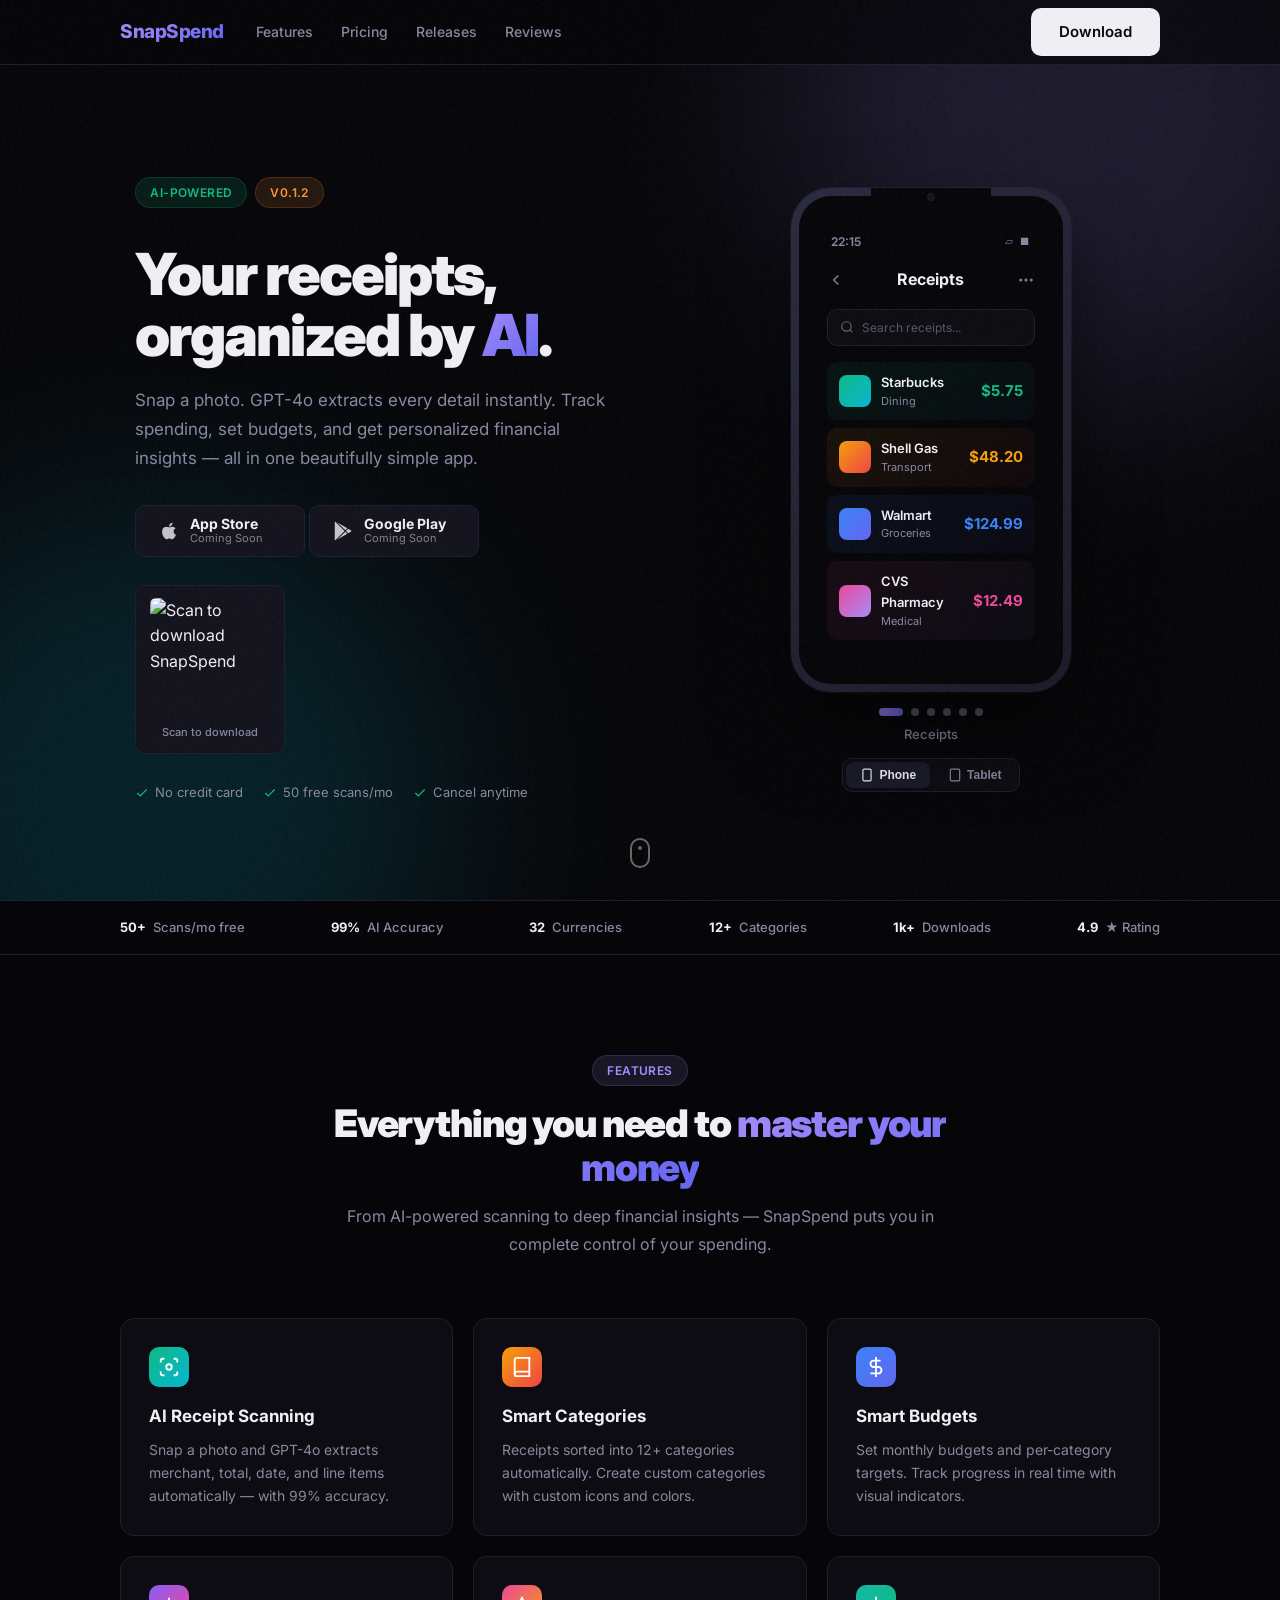
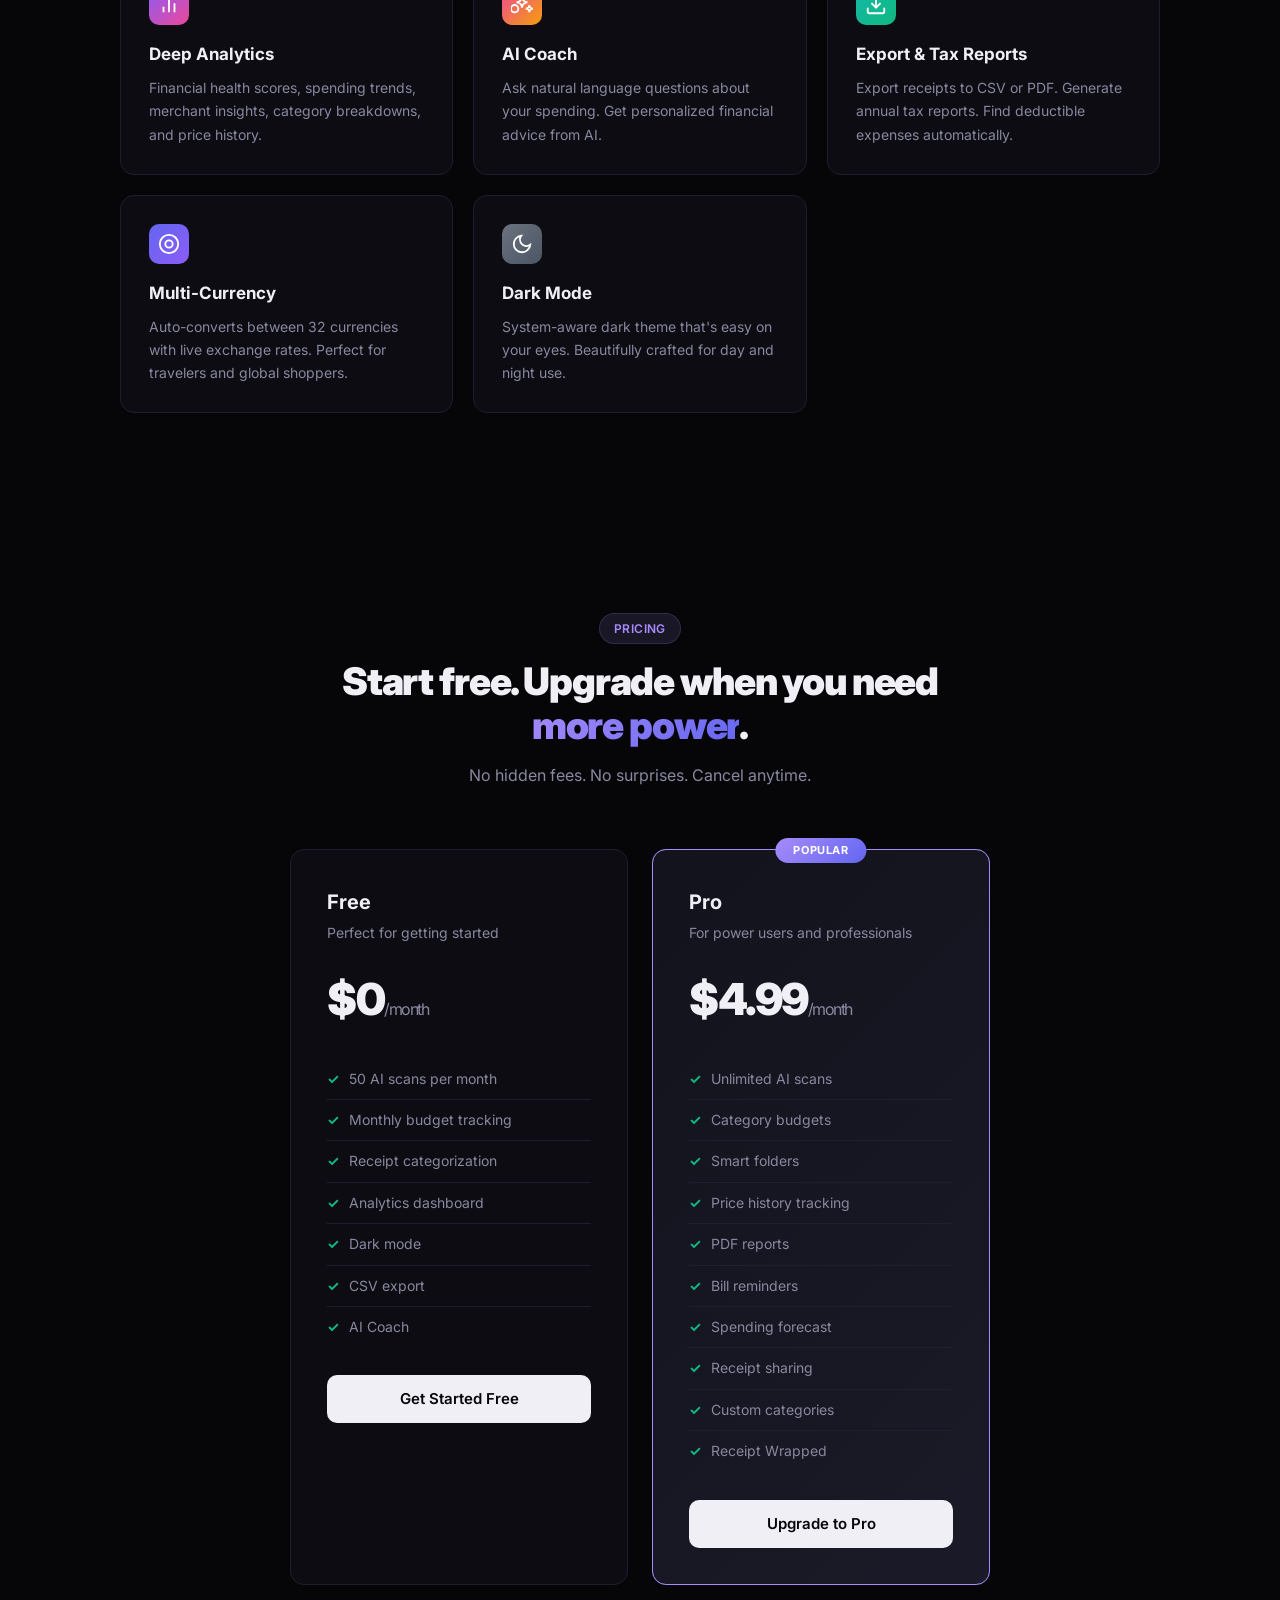
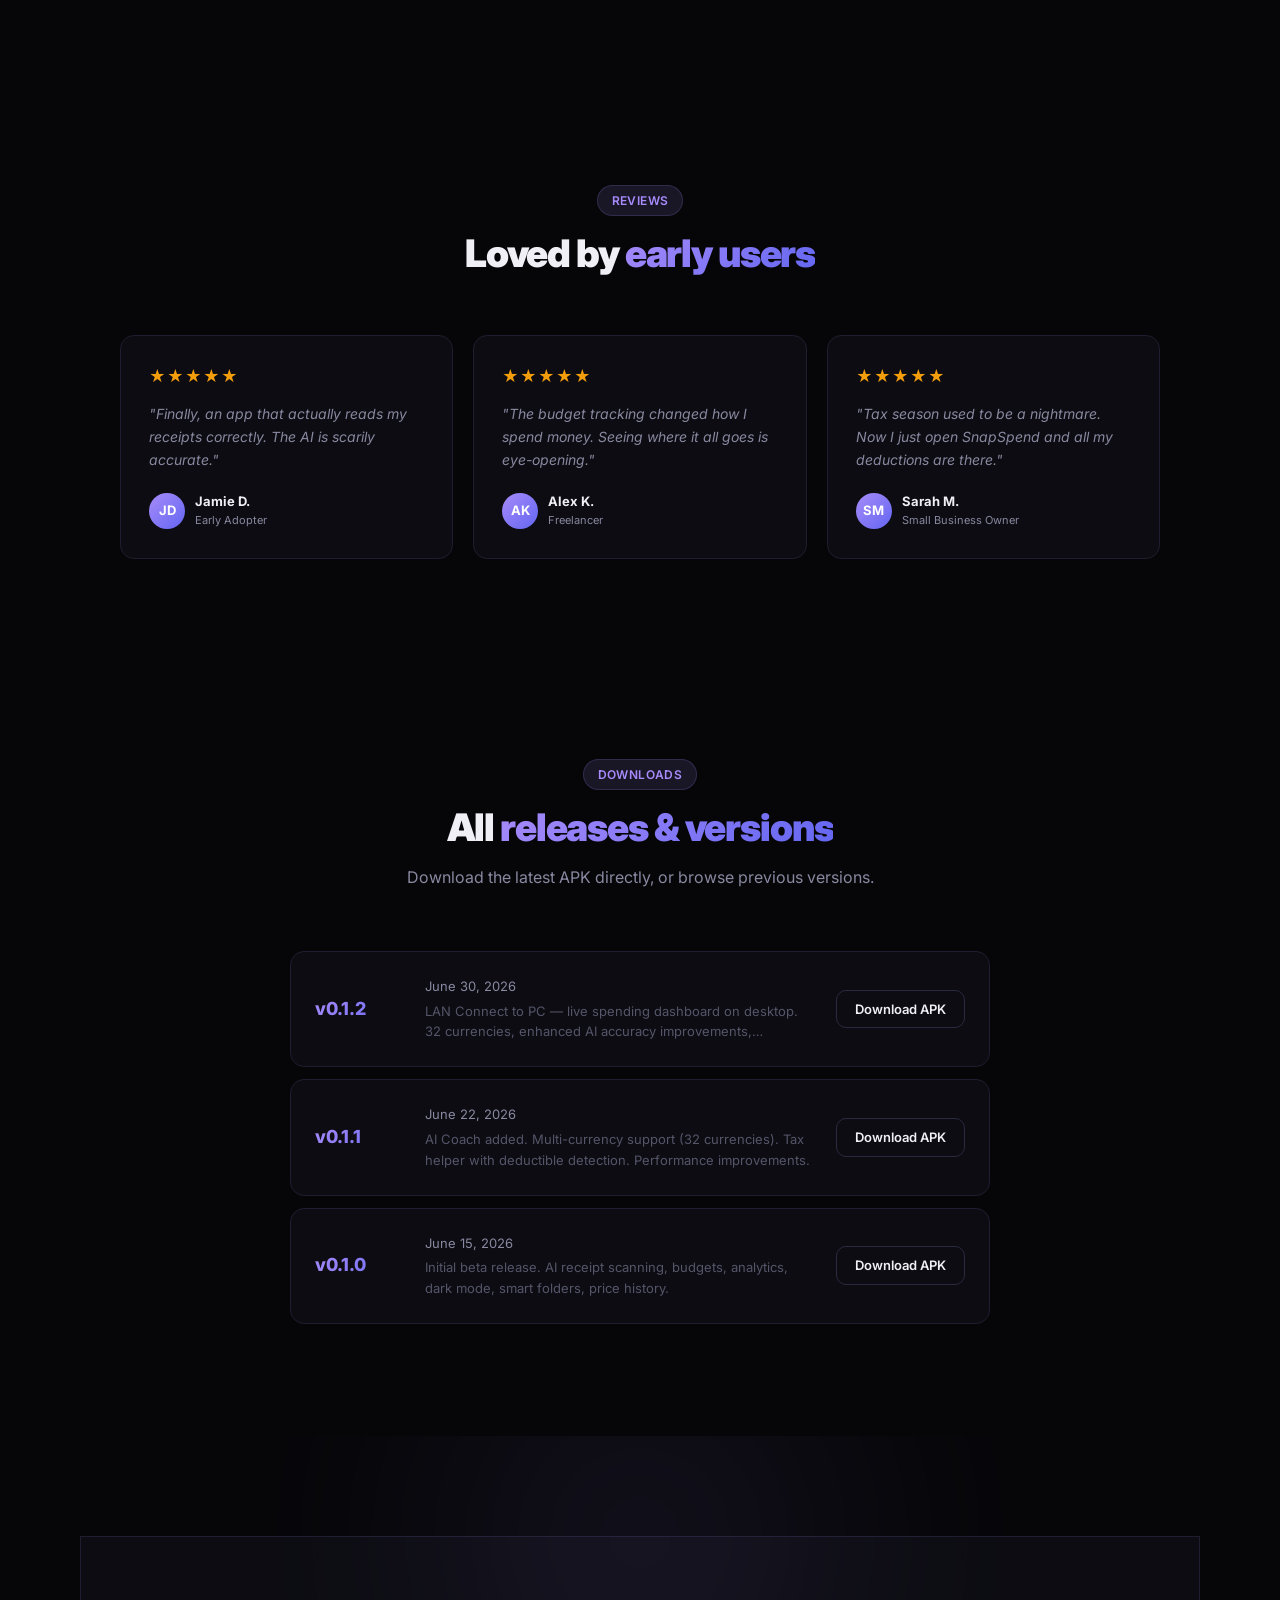
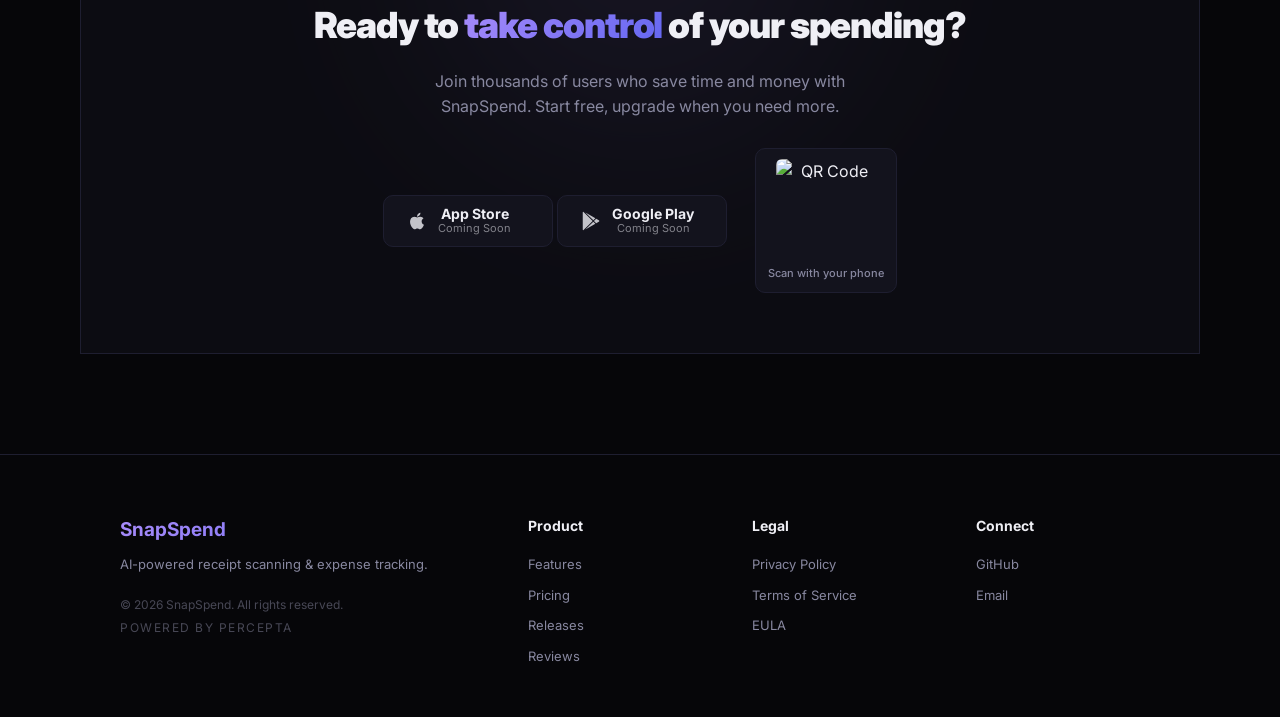
==== index.html @ 5acdd9e2 "Initial commit — SnapSpend landing page" ====
<!DOCTYPE html>
<html lang="en">
<head>
  <meta charset="UTF-8" />
  <meta name="viewport" content="width=device-width, initial-scale=1.0" />
  <title>SnapSpend — AI Receipt Scanner & Expense Tracker</title>
  <meta name="description" content="Snap a photo, AI extracts every detail. Track spending, set budgets, unlock financial insights." />
  <link rel="icon" type="image/png" href="assets/icon.png" />
  <link rel="preconnect" href="https://fonts.googleapis.com" />
  <link href="https://fonts.googleapis.com/css2?family=Inter:wght@400;500;600;700;800;900&display=swap" rel="stylesheet" />
  <link rel="stylesheet" href="css/style.css" />
</head>
<body>

  <!-- Navigation -->
  <nav class="nav" id="nav">
    <div class="container nav-inner">
      <a href="#" class="logo">SnapSpend</a>
      <div class="nav-links">
        <a href="#features">Features</a>
        <a href="#pricing">Pricing</a>
        <a href="#releases">Releases</a>
        <a href="#reviews">Reviews</a>
      </div>
      <a href="#download" class="btn btn-primary nav-cta">Download</a>
      <button class="menu-toggle" aria-label="Menu">
        <span></span><span></span><span></span>
      </button>
    </div>
  </nav>

  <!-- Hero -->
  <section class="hero" id="hero">
    <div class="hero-bg">
      <div class="hero-glow glow-1"></div>
      <div class="hero-glow glow-2"></div>
    </div>
    <div class="container hero-inner">
      <div class="hero-content" data-reveal>
        <div class="badge-group">
          <span class="badge badge-ai">AI-Powered</span>
          <span class="badge badge-new" id="version-badge">v0.1.1</span>
        </div>
        <h1>Your receipts, <br/>organized by <span class="gradient-text">AI</span>.</h1>
        <p class="hero-subtitle">Snap a photo. GPT-4o extracts every detail instantly. Track spending, set budgets, and get personalized financial insights — all in one beautifully simple app.</p>
        <div class="hero-actions">
          <div class="hero-buttons">
            <a href="https://apps.apple.com/app/snapspend/id0000000000" target="_blank" rel="noopener" class="store-btn">
              <svg width="22" height="22" viewBox="0 0 24 24" fill="currentColor"><path d="M17.05 20.28c-.98.95-2.05.8-3.08.35-1.09-.46-2.09-.48-3.24 0-1.44.62-2.2.44-3.06-.35C2.79 15.25 3.51 7.59 9.05 7.31c1.35.07 2.29.74 3.08.8 1.18-.24 2.31-.93 3.57-.84 1.51.12 2.65.72 3.4 1.8-3.12 1.87-2.38 5.98.48 7.13-.57 1.5-1.31 2.99-2.54 4.09zM12.03 7.25c-.15-2.23 1.66-4.07 3.74-4.25.29 2.58-2.34 4.5-3.74 4.25z"/></svg>
              <span><strong>App Store</strong><small>Coming Soon</small></span>
            </a>
            <a href="https://play.google.com/store/apps/details?id=com.snapspend.app" target="_blank" rel="noopener" class="store-btn">
              <svg width="22" height="22" viewBox="0 0 24 24" fill="currentColor"><path d="M3.609 1.814L13.792 12 3.61 22.186a.996.996 0 0 1-.61-.92V2.734a1 1 0 0 1 .609-.92zm10.89 10.893l2.302 2.302-10.937 6.333 8.635-8.635zm3.199-3.199l2.807 1.626a1 1 0 0 1 0 1.732l-2.807 1.626L15.206 12l2.492-2.492zM5.864 2.658L16.8 8.99l-2.302 2.302-8.634-8.634z"/></svg>
              <span><strong>Google Play</strong><small>Coming Soon</small></span>
            </a>
          </div>
          <div class="hero-qr">
            <img src="https://api.qrserver.com/v1/create-qr-code/?size=120x120&data=https://snapspend.app&bgcolor=0a0a0a&color=f5f5f5" alt="Scan to download SnapSpend" width="120" height="120" />
            <span>Scan to download</span>
          </div>
        </div>
        <div class="hero-trust">
          <span class="trust-item"><svg width="16" height="16" viewBox="0 0 24 24" fill="none" stroke="currentColor" stroke-width="2"><polyline points="20 6 9 17 4 12"/></svg> No credit card</span>
          <span class="trust-item"><svg width="16" height="16" viewBox="0 0 24 24" fill="none" stroke="currentColor" stroke-width="2"><polyline points="20 6 9 17 4 12"/></svg> 50 free scans/mo</span>
          <span class="trust-item"><svg width="16" height="16" viewBox="0 0 24 24" fill="none" stroke="currentColor" stroke-width="2"><polyline points="20 6 9 17 4 12"/></svg> Cancel anytime</span>
        </div>
      </div>
      <div class="hero-visual" data-reveal>
        <div class="phone-frame">
          <div class="phone-notch"></div>
          <div class="phone-screen" id="phone-screen">

            <!-- Screen 1: Receipts -->
            <div class="mock-screen active" data-screen="0">
              <div class="mock-status"><span class="mock-clock">9:41</span><div class="mock-icons">&#9649; &#9632;</div></div>
              <div class="mock-header">
                <svg width="20" height="20" viewBox="0 0 24 24" fill="none" stroke="#fff" stroke-width="2"><polyline points="15 18 9 12 15 6"/></svg>
                <span>Receipts</span>
                <svg width="20" height="20" viewBox="0 0 24 24" fill="none" stroke="#fff" stroke-width="2"><circle cx="12" cy="12" r="1"/><circle cx="19" cy="12" r="1"/><circle cx="5" cy="12" r="1"/></svg>
              </div>
              <div class="mock-search"><svg width="14" height="14" viewBox="0 0 24 24" fill="none" stroke="#666" stroke-width="2"><circle cx="11" cy="11" r="8"/><line x1="21" y1="21" x2="16.65" y2="16.65"/></svg><span>Search receipts...</span></div>
              <div class="mock-card mc-1"><div class="mc-icon mc-s"></div><div class="mc-body"><div class="mc-merchant">Starbucks</div><div class="mc-category">Dining</div></div><div class="mc-amount">$5.75</div></div>
              <div class="mock-card mc-2"><div class="mc-icon mc-r"></div><div class="mc-body"><div class="mc-merchant">Shell Gas</div><div class="mc-category">Transport</div></div><div class="mc-amount">$48.20</div></div>
              <div class="mock-card mc-3"><div class="mc-icon mc-c"></div><div class="mc-body"><div class="mc-merchant">Walmart</div><div class="mc-category">Groceries</div></div><div class="mc-amount">$124.99</div></div>
              <div class="mock-card mc-4"><div class="mc-icon mc-p"></div><div class="mc-body"><div class="mc-merchant">CVS Pharmacy</div><div class="mc-category">Medical</div></div><div class="mc-amount">$12.49</div></div>
            </div>

            <!-- Screen 2: Analytics -->
            <div class="mock-screen" data-screen="1">
              <div class="mock-status"><span class="mock-clock">9:41</span><div class="mock-icons">&#9649; &#9632;</div></div>
              <div class="mock-header"><svg width="20" height="20" viewBox="0 0 24 24" fill="none" stroke="#fff" stroke-width="2"><polyline points="15 18 9 12 15 6"/></svg><span>Analytics</span><svg width="20" height="20" viewBox="0 0 24 24" fill="none" stroke="#fff" stroke-width="2"><circle cx="12" cy="12" r="1"/><circle cx="19" cy="12" r="1"/><circle cx="5" cy="12" r="1"/></svg></div>
              <div class="m-analytics">
                <div class="m-ana-header"><span class="m-ana-label">Total Spent</span><span class="m-ana-total">$2,847.53</span></div>
                <div class="m-ana-sub">This month &middot; 23 receipts</div>
                <div class="m-ana-chart">
                  <div class="m-bar"><div class="m-bar-fill" style="height:75%"></div><span>Jan</span></div>
                  <div class="m-bar"><div class="m-bar-fill" style="height:55%"></div><span>Feb</span></div>
                  <div class="m-bar"><div class="m-bar-fill" style="height:90%"></div><span>Mar</span></div>
                  <div class="m-bar"><div class="m-bar-fill" style="height:65%"></div><span>Apr</span></div>
                  <div class="m-bar"><div class="m-bar-fill" style="height:80%"></div><span>May</span></div>
                </div>
                <div class="m-ana-breakdown">
                  <div class="m-break-item"><span class="m-break-dot" style="background:#10b981"></span>Food <small>$892</small></div>
                  <div class="m-break-item"><span class="m-break-dot" style="background:#3b82f6"></span>Transport <small>$645</small></div>
                  <div class="m-break-item"><span class="m-break-dot" style="background:#f59e0b"></span>Shopping <small>$521</small></div>
                  <div class="m-break-item"><span class="m-break-dot" style="background:#a78bfa"></span>Other <small>$789</small></div>
                </div>
                <div class="m-ana-score">
                  <div class="m-score-ring"><svg viewBox="0 0 36 36"><path d="M18 2.0845 a 15.9155 15.9155 0 0 1 0 31.831 a 15.9155 15.9155 0 0 1 0 -31.831" fill="none" stroke="#222" stroke-width="3"/><path d="M18 2.0845 a 15.9155 15.9155 0 0 1 0 31.831 a 15.9155 15.9155 0 0 1 0 -31.831" fill="none" stroke="#10b981" stroke-width="3" stroke-dasharray="74, 100"/></svg><span class="m-score-text">74</span></div>
                  <div><strong>Health Score</strong><small>Good</small></div>
                </div>
              </div>
            </div>

            <!-- Screen 3: AI Coach -->
            <div class="mock-screen" data-screen="2">
              <div class="mock-status"><span class="mock-clock">9:41</span><div class="mock-icons">&#9649; &#9632;</div></div>
              <div class="mock-header"><svg width="20" height="20" viewBox="0 0 24 24" fill="none" stroke="#fff" stroke-width="2"><polyline points="15 18 9 12 15 6"/></svg><span>AI Coach</span><svg width="20" height="20" viewBox="0 0 24 24" fill="none" stroke="#fff" stroke-width="2"><path d="M12 3a6 6 0 006 6 6 6 0 00-6 6 6 6 0 00-6-6 6 6 0 006-6z"/></svg></div>
              <div class="m-chat">
                <div class="m-msg m-msg-ai">
                  <div class="m-msg-avatar">AI</div>
                  <div><div class="m-msg-bubble">Hi! I'm your financial coach. Ask me anything about your spending.</div></div>
                </div>
                <div class="m-msg m-msg-user">
                  <div><div class="m-msg-bubble">Where can I save money this month?</div></div>
                  <div class="m-msg-avatar u">U</div>
                </div>
                <div class="m-msg m-msg-ai">
                  <div class="m-msg-avatar">AI</div>
                  <div><div class="m-msg-bubble">You spent $892 on dining out — 32% more than last month. Cutting 2 meals out per week could save ~$180.</div></div>
                </div>
                <div class="m-chat-suggestions">
                  <span>Compare to last month</span><span>Top spending categories</span>
                </div>
              </div>
            </div>

            <!-- Screen 4: Budgets -->
            <div class="mock-screen" data-screen="3">
              <div class="mock-status"><span class="mock-clock">9:41</span><div class="mock-icons">&#9649; &#9632;</div></div>
              <div class="mock-header"><svg width="20" height="20" viewBox="0 0 24 24" fill="none" stroke="#fff" stroke-width="2"><polyline points="15 18 9 12 15 6"/></svg><span>Budgets</span><svg width="20" height="20" viewBox="0 0 24 24" fill="none" stroke="#fff" stroke-width="2"><line x1="12" y1="1" x2="12" y2="23"/><path d="M17 5H9.5a3.5 3.5 0 000 7h5a3.5 3.5 0 010 7H6"/></svg></div>
              <div class="m-budgets">
                <div class="m-budget-card">
                  <div class="m-budget-header"><span>Monthly Budget</span><strong>$2,000</strong></div>
                  <div class="m-budget-bar"><div class="m-budget-fill" style="width:74%"></div></div>
                  <div class="m-budget-footer"><span>Spent $1,486</span><span>Remaining $514</span></div>
                </div>
                <div class="m-budget-card small">
                  <div class="m-budget-header"><span>Food</span><strong>$600</strong></div>
                  <div class="m-budget-bar"><div class="m-budget-fill" style="width:62%;background:#10b981"></div></div>
                  <div class="m-budget-footer"><span>$372 of $600</span></div>
                </div>
                <div class="m-budget-card small">
                  <div class="m-budget-header"><span>Transport</span><strong>$300</strong></div>
                  <div class="m-budget-bar"><div class="m-budget-fill" style="width:48%;background:#3b82f6"></div></div>
                  <div class="m-budget-footer"><span>$145 of $300</span></div>
                </div>
                <div class="m-budget-card small">
                  <div class="m-budget-header"><span>Shopping</span><strong>$400</strong></div>
                  <div class="m-budget-bar"><div class="m-budget-fill" style="width:88%;background:#f59e0b"></div></div>
                  <div class="m-budget-footer"><span>$352 of $400</span></div>
                </div>
              </div>
            </div>

            <!-- Screen 5: Tax Helper -->
            <div class="mock-screen" data-screen="4">
              <div class="mock-status"><span class="mock-clock">9:41</span><div class="mock-icons">&#9649; &#9632;</div></div>
              <div class="mock-header"><svg width="20" height="20" viewBox="0 0 24 24" fill="none" stroke="#fff" stroke-width="2"><polyline points="15 18 9 12 15 6"/></svg><span>Tax Helper</span><svg width="20" height="20" viewBox="0 0 24 24" fill="none" stroke="#fff" stroke-width="2"><path d="M21 15v4a2 2 0 01-2 2H5a2 2 0 01-2-2v-4"/><polyline points="7 10 12 15 17 10"/></svg></div>
              <div class="m-tax">
                <div class="m-tax-header">2025 Tax Year</div>
                <div class="m-tax-card">
                  <div class="m-tax-total">$3,240</div>
                  <div class="m-tax-sub">Total Deductible Expenses</div>
                </div>
                <div class="m-tax-items">
                  <div class="m-tax-item"><div class="m-tax-item-dot" style="background:#10b981"></div><span>Medical</span><strong>$1,240</strong></div>
                  <div class="m-tax-item"><div class="m-tax-item-dot" style="background:#3b82f6"></div><span>Education</span><strong>$850</strong></div>
                  <div class="m-tax-item"><div class="m-tax-item-dot" style="background:#f59e0b"></div><span>Charity</span><strong>$400</strong></div>
                  <div class="m-tax-item"><div class="m-tax-item-dot" style="background:#a78bfa"></div><span>Business</span><strong>$750</strong></div>
                </div>
                <div class="m-tax-btn">Export Report</div>
              </div>
            </div>

            <!-- Screen 6: Receipt Detail -->
            <div class="mock-screen" data-screen="5">
              <div class="mock-status"><span class="mock-clock">9:41</span><div class="mock-icons">&#9649; &#9632;</div></div>
              <div class="mock-header"><svg width="20" height="20" viewBox="0 0 24 24" fill="none" stroke="#fff" stroke-width="2"><polyline points="15 18 9 12 15 6"/></svg><span>Detail</span><svg width="20" height="20" viewBox="0 0 24 24" fill="none" stroke="#fff" stroke-width="2"><path d="M4 19.5A2.5 2.5 0 016.5 17H20"/><path d="M6.5 2H20v20H6.5A2.5 2.5 0 014 19.5v-15A2.5 2.5 0 016.5 2z"/></svg></div>
              <div class="m-detail">
                <div class="m-detail-store">
                  <svg width="32" height="32" viewBox="0 0 24 24" fill="none" stroke="#10b981" stroke-width="1.5"><path d="M3 7V5a2 2 0 012-2h2"/><path d="M17 3h2a2 2 0 012 2v2"/><path d="M21 17v2a2 2 0 01-2 2h-2"/><path d="M7 21H5a2 2 0 01-2-2v-2"/></svg>
                  <div class="m-detail-merchant">Starbucks</div>
                  <div class="m-detail-cat">Dining</div>
                </div>
                <div class="m-detail-total">$5.75</div>
                <div class="m-detail-date">March 15, 2026 &middot; 2:34 PM</div>
                <div class="m-detail-receipt">
                  <div class="m-detail-line"><span>Brewed Coffee</span><span>$4.25</span></div>
                  <div class="m-detail-line"><span>Tax</span><span>$0.50</span></div>
                  <div class="m-detail-line"><span>Tip</span><span>$1.00</span></div>
                  <div class="m-detail-line total"><span>Total</span><span>$5.75</span></div>
                </div>
                <div class="m-detail-tags">
                  <span class="m-detail-tag">#morning</span>
                  <span class="m-detail-tag">#quickbite</span>
                </div>
              </div>
            </div>

          </div>
        </div>
        <div class="phone-dots" id="phone-dots">
          <button class="dot active" data-index="0" aria-label="Receipts"></button>
          <button class="dot" data-index="1" aria-label="Analytics"></button>
          <button class="dot" data-index="2" aria-label="AI Coach"></button>
          <button class="dot" data-index="3" aria-label="Budgets"></button>
          <button class="dot" data-index="4" aria-label="Tax Helper"></button>
          <button class="dot" data-index="5" aria-label="Receipt Detail"></button>
        </div>
        <div class="phone-screen-label" id="phone-screen-label">Receipts</div>
        <div class="device-toggle">
          <button class="device-btn active" data-device="phone" aria-label="Phone view">
            <svg width="14" height="14" viewBox="0 0 24 24" fill="none" stroke="currentColor" stroke-width="2"><rect x="5" y="2" width="14" height="20" rx="2"/><line x1="12" y1="18" x2="12.01" y2="18"/></svg>
            Phone
          </button>
          <button class="device-btn" data-device="tablet" aria-label="Tablet view">
            <svg width="14" height="14" viewBox="0 0 24 24" fill="none" stroke="currentColor" stroke-width="2"><rect x="4" y="2" width="16" height="20" rx="2"/><line x1="12" y1="18" x2="12.01" y2="18"/></svg>
            Tablet
          </button>
        </div>
      </div>
    </div>
    <div class="hero-scroll">
      <svg width="20" height="30" viewBox="0 0 20 30"><rect x="1" y="1" width="18" height="28" rx="9" stroke="#666" stroke-width="2" fill="none"/><circle cx="10" cy="10" r="2" fill="#666" class="scroll-dot"/></svg>
    </div>
  </section>

  <!-- Trust Bar -->
  <div class="trust-bar">
    <div class="container trust-bar-inner">
      <div class="trust-stat"><strong>50+</strong> Scans/mo free</div>
      <div class="trust-stat"><strong>99%</strong> AI Accuracy</div>
      <div class="trust-stat"><strong>32</strong> Currencies</div>
      <div class="trust-stat"><strong>12+</strong> Categories</div>
      <div class="trust-stat"><strong id="total-downloads">—</strong> Downloads</div>
      <div class="trust-stat"><strong>4.9</strong> &#9733; Rating</div>
    </div>
  </div>

  <!-- Features -->
  <section class="section" id="features">
    <div class="container">
      <div class="section-header" data-reveal>
        <span class="badge">Features</span>
        <h2>Everything you need to <span class="gradient-text">master your money</span></h2>
        <p>From AI-powered scanning to deep financial insights — SnapSpend puts you in complete control of your spending.</p>
      </div>
      <div class="features-grid">
        <div class="feature-card" data-reveal>
          <div class="feature-icon fi-scan"><svg width="22" height="22" viewBox="0 0 24 24" fill="none" stroke="#fff" stroke-width="2"><path d="M3 7V5a2 2 0 012-2h2"/><path d="M17 3h2a2 2 0 012 2v2"/><path d="M21 17v2a2 2 0 01-2 2h-2"/><path d="M7 21H5a2 2 0 01-2-2v-2"/><circle cx="12" cy="12" r="3"/></svg></div>
          <h3>AI Receipt Scanning</h3>
          <p>Snap a photo and GPT-4o extracts merchant, total, date, and line items automatically — with 99% accuracy.</p>
        </div>
        <div class="feature-card" data-reveal>
          <div class="feature-icon fi-cat"><svg width="22" height="22" viewBox="0 0 24 24" fill="none" stroke="#fff" stroke-width="2"><path d="M4 19.5A2.5 2.5 0 016.5 17H20"/><path d="M6.5 2H20v20H6.5A2.5 2.5 0 014 19.5v-15A2.5 2.5 0 016.5 2z"/></svg></div>
          <h3>Smart Categories</h3>
          <p>Receipts sorted into 12+ categories automatically. Create custom categories with custom icons and colors.</p>
        </div>
        <div class="feature-card" data-reveal>
          <div class="feature-icon fi-bud"><svg width="22" height="22" viewBox="0 0 24 24" fill="none" stroke="#fff" stroke-width="2"><line x1="12" y1="1" x2="12" y2="23"/><path d="M17 5H9.5a3.5 3.5 0 000 7h5a3.5 3.5 0 010 7H6"/></svg></div>
          <h3>Smart Budgets</h3>
          <p>Set monthly budgets and per-category targets. Track progress in real time with visual indicators.</p>
        </div>
        <div class="feature-card" data-reveal>
          <div class="feature-icon fi-ana"><svg width="22" height="22" viewBox="0 0 24 24" fill="none" stroke="#fff" stroke-width="2"><path d="M18 20V10"/><path d="M12 20V4"/><path d="M6 20v-6"/></svg></div>
          <h3>Deep Analytics</h3>
          <p>Financial health scores, spending trends, merchant insights, category breakdowns, and price history.</p>
        </div>
        <div class="feature-card" data-reveal>
          <div class="feature-icon fi-ai"><svg width="22" height="22" viewBox="0 0 24 24" fill="none" stroke="#fff" stroke-width="2"><path d="M12 3a6 6 0 006 6 6 6 0 00-6 6 6 6 0 00-6-6 6 6 0 006-6z"/><path d="M20 12a4 4 0 01-4 4 4 4 0 014 4 4 4 0 014-4 4 4 0 01-4-4z"/><path d="M4 12a4 4 0 014 4 4 4 0 01-4 4 4 4 0 01-4-4 4 4 0 014-4z"/></svg></div>
          <h3>AI Coach</h3>
          <p>Ask natural language questions about your spending. Get personalized financial advice from AI.</p>
        </div>
        <div class="feature-card" data-reveal>
          <div class="feature-icon fi-exp"><svg width="22" height="22" viewBox="0 0 24 24" fill="none" stroke="#fff" stroke-width="2"><path d="M21 15v4a2 2 0 01-2 2H5a2 2 0 01-2-2v-4"/><polyline points="7 10 12 15 17 10"/><line x1="12" y1="15" x2="12" y2="3"/></svg></div>
          <h3>Export & Tax Reports</h3>
          <p>Export receipts to CSV or PDF. Generate annual tax reports. Find deductible expenses automatically.</p>
        </div>
        <div class="feature-card" data-reveal>
          <div class="feature-icon fi-cur"><svg width="22" height="22" viewBox="0 0 24 24" fill="none" stroke="#fff" stroke-width="2"><circle cx="12" cy="12" r="10"/><path d="M8 12c0 2.21 1.79 4 4 4s4-1.79 4-4-1.79-4-4-4-4 1.79-4 4z"/></svg></div>
          <h3>Multi-Currency</h3>
          <p>Auto-converts between 32 currencies with live exchange rates. Perfect for travelers and global shoppers.</p>
        </div>
        <div class="feature-card" data-reveal>
          <div class="feature-icon fi-moon"><svg width="22" height="22" viewBox="0 0 24 24" fill="none" stroke="#fff" stroke-width="2"><path d="M21 12.79A9 9 0 1111.21 3 7 7 0 0021 12.79z"/></svg></div>
          <h3>Dark Mode</h3>
          <p>System-aware dark theme that's easy on your eyes. Beautifully crafted for day and night use.</p>
        </div>
      </div>
    </div>
  </section>

  <!-- Pricing -->
  <section class="section" id="pricing">
    <div class="container">
      <div class="section-header" data-reveal>
        <span class="badge">Pricing</span>
        <h2>Start free. Upgrade when you need <span class="gradient-text">more power</span>.</h2>
        <p>No hidden fees. No surprises. Cancel anytime.</p>
      </div>
      <div class="pricing-grid" data-reveal>
        <div class="pricing-card">
          <h3>Free</h3>
          <p class="pricing-desc">Perfect for getting started</p>
          <div class="price">$0<span>/month</span></div>
          <ul class="pricing-features">
            <li>50 AI scans per month</li>
            <li>Monthly budget tracking</li>
            <li>Receipt categorization</li>
            <li>Analytics dashboard</li>
            <li>Dark mode</li>
            <li>CSV export</li>
            <li>AI Coach</li>
          </ul>
          <a href="#" class="btn btn-primary btn-block">Get Started Free</a>
        </div>
        <div class="pricing-card featured">
          <div class="popular-tag">Popular</div>
          <h3>Pro</h3>
          <p class="pricing-desc">For power users and professionals</p>
          <div class="price">$4.99<span>/month</span></div>
          <ul class="pricing-features">
            <li>Unlimited AI scans</li>
            <li>Category budgets</li>
            <li>Smart folders</li>
            <li>Price history tracking</li>
            <li>PDF reports</li>
            <li>Bill reminders</li>
            <li>Spending forecast</li>
            <li>Receipt sharing</li>
            <li>Custom categories</li>
            <li>Receipt Wrapped</li>
          </ul>
          <a href="#" class="btn btn-primary btn-block">Upgrade to Pro</a>
        </div>
      </div>
    </div>
  </section>

  <!-- Reviews -->
  <section class="section" id="reviews">
    <div class="container">
      <div class="section-header" data-reveal>
        <span class="badge">Reviews</span>
        <h2>Loved by <span class="gradient-text">early users</span></h2>
      </div>
      <div class="reviews-grid" data-reveal>
        <div class="review-card">
          <div class="review-stars">&#9733;&#9733;&#9733;&#9733;&#9733;</div>
          <p>"Finally, an app that actually reads my receipts correctly. The AI is scarily accurate."</p>
          <div class="review-author">
            <div class="review-avatar">JD</div>
            <div><strong>Jamie D.</strong><small>Early Adopter</small></div>
          </div>
        </div>
        <div class="review-card">
          <div class="review-stars">&#9733;&#9733;&#9733;&#9733;&#9733;</div>
          <p>"The budget tracking changed how I spend money. Seeing where it all goes is eye-opening."</p>
          <div class="review-author">
            <div class="review-avatar">AK</div>
            <div><strong>Alex K.</strong><small>Freelancer</small></div>
          </div>
        </div>
        <div class="review-card">
          <div class="review-stars">&#9733;&#9733;&#9733;&#9733;&#9733;</div>
          <p>"Tax season used to be a nightmare. Now I just open SnapSpend and all my deductions are there."</p>
          <div class="review-author">
            <div class="review-avatar">SM</div>
            <div><strong>Sarah M.</strong><small>Small Business Owner</small></div>
          </div>
        </div>
      </div>
    </div>
  </section>

  <!-- Releases -->
  <section class="section" id="releases">
    <div class="container">
      <div class="section-header" data-reveal>
        <span class="badge">Downloads</span>
        <h2>All <span class="gradient-text">releases & versions</span></h2>
        <p>Download the latest APK directly, or browse previous versions.</p>
      </div>
      <div class="releases-container" data-reveal>
        <div class="releases-list" id="releases-list">
          <div class="loading">Loading releases...</div>
        </div>
      </div>
    </div>
  </section>

  <!-- CTA -->
  <section class="section cta-section" data-reveal>
    <div class="container cta-inner">
      <div class="cta-glow"></div>
      <h2>Ready to <span class="gradient-text">take control</span> of your spending?</h2>
      <p>Join thousands of users who save time and money with SnapSpend. Start free, upgrade when you need more.</p>
      <div class="cta-actions">
        <div class="hero-buttons" style="margin-top:0;">
          <a href="https://apps.apple.com/app/snapspend/id0000000000" target="_blank" rel="noopener" class="store-btn">
            <svg width="22" height="22" viewBox="0 0 24 24" fill="currentColor"><path d="M17.05 20.28c-.98.95-2.05.8-3.08.35-1.09-.46-2.09-.48-3.24 0-1.44.62-2.2.44-3.06-.35C2.79 15.25 3.51 7.59 9.05 7.31c1.35.07 2.29.74 3.08.8 1.18-.24 2.31-.93 3.57-.84 1.51.12 2.65.72 3.4 1.8-3.12 1.87-2.38 5.98.48 7.13-.57 1.5-1.31 2.99-2.54 4.09zM12.03 7.25c-.15-2.23 1.66-4.07 3.74-4.25.29 2.58-2.34 4.5-3.74 4.25z"/></svg>
            <span><strong>App Store</strong><small>Coming Soon</small></span>
          </a>
          <a href="https://play.google.com/store/apps/details?id=com.snapspend.app" target="_blank" rel="noopener" class="store-btn">
            <svg width="22" height="22" viewBox="0 0 24 24" fill="currentColor"><path d="M3.609 1.814L13.792 12 3.61 22.186a.996.996 0 0 1-.61-.92V2.734a1 1 0 0 1 .609-.92zm10.89 10.893l2.302 2.302-10.937 6.333 8.635-8.635zm3.199-3.199l2.807 1.626a1 1 0 0 1 0 1.732l-2.807 1.626L15.206 12l2.492-2.492zM5.864 2.658L16.8 8.99l-2.302 2.302-8.634-8.634z"/></svg>
            <span><strong>Google Play</strong><small>Coming Soon</small></span>
          </a>
        </div>
        <div class="cta-qr">
          <img src="https://api.qrserver.com/v1/create-qr-code/?size=100x100&data=https://snapspend.app&bgcolor=0a0a0a&color=f5f5f5" alt="QR Code" width="100" height="100" />
          <span>Scan with your phone</span>
        </div>
      </div>
    </div>
  </section>

  <!-- Footer -->
  <footer class="footer">
    <div class="container footer-inner">
      <div class="footer-brand">
        <strong>SnapSpend</strong>
        <p>AI-powered receipt scanning & expense tracking.</p>
        <p class="footer-copy">&copy; 2026 SnapSpend. All rights reserved.</p>
            <p class="footer-copy" style="opacity:0.5;margin-top:4px;font-size:11px;letter-spacing:1.5px">POWERED BY PERCEPTA</p>
      </div>
      <div class="footer-col">
        <h4>Product</h4>
        <a href="#features">Features</a>
        <a href="#pricing">Pricing</a>
        <a href="#releases">Releases</a>
        <a href="#reviews">Reviews</a>
      </div>
      <div class="footer-col">
        <h4>Legal</h4>
        <a href="privacy.html">Privacy Policy</a>
        <a href="terms.html">Terms of Service</a>
        <a href="eula.html">EULA</a>
      </div>
      <div class="footer-col">
        <h4>Connect</h4>
        <a href="https://github.com/Sentinel-bit/snapspend" target="_blank" rel="noopener">GitHub</a>
        <a href="mailto:hello@snapspend.app">Email</a>
      </div>
    </div>
  </footer>

  <script src="js/main.js"></script>
</body>
</html>
---- css/style.css ----
/* ── Reset & Variables ── */
*,*::before,*::after{box-sizing:border-box;margin:0;padding:0}
html{scroll-behavior:smooth}
:root{
  --bg:#060609;
  --bg2:#0c0c12;
  --bg3:#13131d;
  --bg4:#1a1a28;
  --fg:#efeff5;
  --fg2:#8888a0;
  --fg3:#55556a;
  --border:#1e1e30;
  --border2:#2a2a40;
  --accent:#fff;
  --accent2:#a78bfa;
  --grad-1:linear-gradient(135deg,#a78bfa,#6366f1);
  --grad-2:linear-gradient(135deg,#f59e0b,#ef4444);
  --grad-3:linear-gradient(135deg,#10b981,#06b6d4);
  --radius:14px;
  --radius-sm:10px;
  --radius-full:999px;
  --font:'Inter','SF Pro','-apple-system',system-ui,sans-serif;
  --transition:0.35s cubic-bezier(0.4,0,0.2,1);
}
::selection{background:#a78bfa33;color:#fff}
::-webkit-scrollbar{width:6px}
::-webkit-scrollbar-track{background:var(--bg)}
::-webkit-scrollbar-thumb{background:var(--fg3);border-radius:3px}
body{font-family:var(--font);background:var(--bg);color:var(--fg);line-height:1.6;-webkit-font-smoothing:antialiased;overflow-x:hidden}

/* Background grain (subtle noise overlay) */
body::after{content:'';position:fixed;inset:0;pointer-events:none;z-index:9999;opacity:0.03;background-image:url("data:image/svg+xml,%3Csvg viewBox='0 0 256 256' xmlns='http://www.w3.org/2000/svg'%3E%3Cfilter id='n'%3E%3CfeTurbulence type='fractalNoise' baseFrequency='0.9' numOctaves='4' stitchTiles='stitch'/%3E%3C/filter%3E%3Crect width='100%25' height='100%25' filter='url(%23n)'/%3E%3C/svg%3E");background-repeat:repeat}

.container{max-width:1120px;margin:0 auto;padding:0 clamp(16px,4vw,40px)}

/* ── Reveal Animation ── */
[data-reveal]{opacity:0;transform:translateY(30px);transition:opacity 0.7s cubic-bezier(0.16,1,0.3,1),transform 0.7s cubic-bezier(0.16,1,0.3,1)}
[data-reveal].visible{opacity:1;transform:translateY(0)}
[data-reveal].visible:nth-child(2){transition-delay:0.1s}
[data-reveal].visible:nth-child(3){transition-delay:0.2s}

/* ── Nav ── */
.nav{position:fixed;top:0;left:0;right:0;z-index:100;background:rgba(6,6,9,.75);backdrop-filter:blur(16px) saturate(1.3);-webkit-backdrop-filter:blur(16px) saturate(1.3);border-bottom:1px solid var(--border);transition:background var(--transition)}
.nav.scrolled{background:rgba(6,6,9,.92)}
.nav-inner{display:flex;align-items:center;height:64px;gap:32px}
.logo{font-size:19px;font-weight:800;color:var(--fg);text-decoration:none;letter-spacing:-.5px;background:var(--grad-1);-webkit-background-clip:text;-webkit-text-fill-color:transparent;background-clip:text}
.nav-links{display:flex;gap:28px;flex:1}
.nav-links a{color:var(--fg2);text-decoration:none;font-size:14px;font-weight:500;transition:color var(--transition);position:relative;padding:4px 0}
.nav-links a::after{content:'';position:absolute;bottom:-4px;left:0;width:0;height:2px;background:var(--grad-1);border-radius:2px;transition:width var(--transition)}
.nav-links a:hover{color:var(--fg)}
.nav-links a:hover::after{width:100%}
.nav-links a.active{color:var(--fg)}
.nav-links a.active::after{width:100%}
.nav-cta{padding:8px 22px;font-size:13px;border-radius:var(--radius-full)}
.menu-toggle{display:none;background:none;border:none;cursor:pointer;padding:4px;color:var(--fg)}
.menu-toggle span{display:block;width:20px;height:2px;background:currentColor;margin:4px 0;border-radius:2px;transition:var(--transition)}

/* ── Buttons ── */
.btn{display:inline-flex;align-items:center;justify-content:center;gap:8px;padding:12px 28px;border-radius:var(--radius-sm);font-size:15px;font-weight:600;text-decoration:none;transition:all var(--transition);cursor:pointer;border:none;position:relative;overflow:hidden}
.btn::before{content:'';position:absolute;inset:0;background:rgba(255,255,255,.08);opacity:0;transition:opacity var(--transition)}
.btn:hover::before{opacity:1}
.btn:active{transform:scale(0.97)}
.btn-primary{background:var(--fg);color:var(--bg)}
.btn-primary:hover{box-shadow:0 8px 24px rgba(255,255,255,.12)}
.btn-block{width:100%}
.btn-ghost{background:transparent;border:1px solid var(--border2);color:var(--fg)}
.btn-ghost:hover{border-color:var(--fg2)}

/* ── Badge ── */
.badge{display:inline-block;padding:5px 14px;border-radius:var(--radius-full);background:rgba(167,139,250,.12);color:#a78bfa;font-size:12px;font-weight:600;letter-spacing:.4px;text-transform:uppercase;margin-bottom:16px;border:1px solid rgba(167,139,250,.18)}

.badge-group{display:flex;gap:8px;margin-bottom:20px;flex-wrap:wrap}
.badge-ai{background:rgba(16,185,129,.12);color:#10b981;border-color:rgba(16,185,129,.18)}
.badge-new{background:rgba(251,146,60,.12);color:#fb923c;border-color:rgba(251,146,60,.18)}

/* ── Hero ── */
.hero{padding:140px 0 60px;min-height:100vh;display:flex;align-items:center;position:relative;overflow:hidden}
.hero-bg{position:absolute;inset:0;pointer-events:none;overflow:hidden}
.hero-glow{position:absolute;width:600px;height:600px;border-radius:50%;filter:blur(100px);opacity:.15}
.glow-1{top:-200px;right:-100px;background:#a78bfa}
.glow-2{bottom:-200px;left:-150px;background:#06b6d4}
.hero-inner{display:grid;grid-template-columns:1.1fr 0.9fr;gap:60px;align-items:center;position:relative;z-index:1}
.hero-content{max-width:560px}
.hero h1{font-size:clamp(32px,5.5vw,58px);font-weight:900;line-height:1.05;letter-spacing:-.035em;margin-bottom:clamp(14px,2vw,20px)}
.hero h1 .gradient-text{background:var(--grad-1);-webkit-background-clip:text;-webkit-text-fill-color:transparent;background-clip:text}
.hero-subtitle{font-size:clamp(15px,1.4vw,17px);color:var(--fg2);margin-bottom:clamp(24px,3vw,32px);line-height:1.7;max-width:480px}
.hero-actions{display:flex;align-items:center;gap:28px;flex-wrap:wrap;margin-bottom:28px}

/* Store Buttons */
.store-btn{display:inline-flex;align-items:center;gap:10px;padding:10px 22px;background:var(--bg3);border:1px solid var(--border);border-radius:var(--radius-sm);color:var(--fg);text-decoration:none;transition:all var(--transition);min-width:170px}
.store-btn:hover{background:var(--bg4);border-color:var(--fg2);transform:translateY(-2px);box-shadow:0 8px 24px rgba(0,0,0,.3)}
.store-btn svg{flex-shrink:0;opacity:.8}
.store-btn strong{display:block;font-size:14px;font-weight:700;line-height:1.2}
.store-btn small{display:block;font-size:11px;opacity:.5;font-weight:400}
.store-btn span{line-height:1.2}

/* QR Code */
.hero-qr{display:flex;flex-direction:column;align-items:center;gap:6px;padding:12px 14px;background:var(--bg3);border:1px solid var(--border);border-radius:var(--radius-sm);transition:all var(--transition)}
.hero-qr:hover{border-color:var(--fg2);transform:translateY(-2px)}
.hero-qr img{border-radius:6px;display:block}
.hero-qr span{font-size:11px;color:var(--fg2);font-weight:500}

/* Trust items */
.hero-trust{display:flex;gap:20px;flex-wrap:wrap}
.trust-item{display:flex;align-items:center;gap:6px;font-size:13px;color:var(--fg2)}
.trust-item svg{color:#10b981;width:14px;height:14px;flex-shrink:0}
.hero-scroll{position:absolute;bottom:24px;left:50%;transform:translateX(-50%);animation:scrollBounce 2s ease-in-out infinite}
@keyframes scrollBounce{0%,100%{transform:translateX(-50%) translateY(0)}50%{transform:translateX(-50%) translateY(6px)}}
.scroll-dot{animation:scrollDot 2s ease-in-out infinite}
@keyframes scrollDot{0%,100%{opacity:1}50%{opacity:.3}}

/* ── Phone Frame (interactive carousel) ── */
.hero-visual{display:flex;flex-direction:column;align-items:center}
.phone-frame{width:280px;background:linear-gradient(135deg,#2a2a40,#1a1a28);border-radius:40px;padding:8px;box-shadow:0 40px 80px rgba(0,0,0,.6),0 0 0 1px rgba(255,255,255,.06);position:relative}
.phone-notch{position:absolute;top:0;left:50%;transform:translateX(-50%);width:120px;height:22px;background:var(--bg);border-radius:0 0 16px 16px;z-index:2}
.phone-notch::after{content:'';position:absolute;top:5px;left:50%;transform:translateX(-50%);width:8px;height:8px;border-radius:50%;background:var(--bg3);border:1px solid var(--border)}
.phone-screen{background:var(--bg);border-radius:32px;padding:18px 14px;min-height:430px;overflow:hidden;position:relative;cursor:pointer}
.mock-screen{position:absolute;inset:0;padding:18px 14px;opacity:0;transform:translateX(40px);transition:opacity 0.45s cubic-bezier(0.16,1,0.3,1),transform 0.45s cubic-bezier(0.16,1,0.3,1);pointer-events:none;overflow-y:auto;scrollbar-width:none;background:var(--bg)}
.mock-screen::-webkit-scrollbar{display:none}
.mock-screen.active{opacity:1;transform:translateX(0);pointer-events:auto;position:relative}
.mock-screen.exit{opacity:0;transform:translateX(-40px)}
.mock-status{display:flex;justify-content:space-between;align-items:center;font-size:12px;font-weight:600;color:var(--fg2);padding:0 4px;margin-bottom:16px}
.mock-icons{font-size:10px;letter-spacing:2px}
.mock-header{display:flex;align-items:center;justify-content:space-between;margin-bottom:16px;color:var(--fg);font-size:16px;font-weight:700}
.mock-header svg{opacity:.5;width:18px;height:18px}
.mock-search{display:flex;align-items:center;gap:8px;background:var(--bg2);border:1px solid var(--border);border-radius:var(--radius-sm);padding:8px 12px;margin-bottom:16px;color:var(--fg3);font-size:12px}
.mock-card{display:flex;align-items:center;gap:10px;padding:10px 12px;border-radius:var(--radius-sm);margin-bottom:8px;animation:cardSlide 0.5s cubic-bezier(0.16,1,0.3,1) forwards;opacity:0;transform:translateX(20px)}
.mc-1{background:linear-gradient(135deg,rgba(16,185,129,.08),rgba(6,182,212,.04));animation-delay:0.3s}
.mc-2{background:linear-gradient(135deg,rgba(245,158,11,.08),rgba(239,68,68,.04));animation-delay:0.5s}
.mc-3{background:linear-gradient(135deg,rgba(59,130,246,.08),rgba(99,102,241,.04));animation-delay:0.7s}
.mc-4{background:linear-gradient(135deg,rgba(236,72,153,.08),rgba(167,139,250,.04));animation-delay:0.9s}
@keyframes cardSlide{to{opacity:1;transform:translateX(0)}}
.mc-icon{width:32px;height:32px;border-radius:8px;flex-shrink:0}
.mc-s{background:linear-gradient(135deg,#10b981,#06b6d4)}
.mc-r{background:linear-gradient(135deg,#f59e0b,#ef4444)}
.mc-c{background:linear-gradient(135deg,#3b82f6,#6366f1)}
.mc-p{background:linear-gradient(135deg,#ec4899,#a78bfa)}
.mc-body{flex:1;min-width:0}
.mc-merchant{font-size:13px;font-weight:600;color:var(--fg)}
.mc-category{font-size:11px;color:var(--fg2)}
.mc-amount{font-size:15px;font-weight:700;flex-shrink:0}
.mc-1 .mc-amount{color:#10b981}
.mc-2 .mc-amount{color:#f59e0b}
.mc-3 .mc-amount{color:#3b82f6}
.mc-4 .mc-amount{color:#ec4899}

/* ── Screen 2: Analytics ── */
.m-analytics{padding:4px 0}
.m-ana-header{display:flex;justify-content:space-between;align-items:baseline;margin-bottom:4px}
.m-ana-label{font-size:11px;color:var(--fg2);text-transform:uppercase;letter-spacing:.5px;font-weight:600}
.m-ana-total{font-size:22px;font-weight:800}
.m-ana-sub{font-size:11px;color:var(--fg3);margin-bottom:16px}
.m-ana-chart{display:flex;gap:6px;align-items:flex-end;height:66px;margin-bottom:16px;padding:0 2px}
.m-bar{flex:1;display:flex;flex-direction:column;align-items:center;gap:4px}
.m-bar-fill{width:100%;border-radius:4px 4px 0 0;background:var(--grad-1);min-height:4px;transition:height 0.6s cubic-bezier(0.16,1,0.3,1)}
.m-bar span{font-size:9px;color:var(--fg3);font-weight:500}
.m-ana-breakdown{display:grid;grid-template-columns:1fr 1fr;gap:6px;margin-bottom:16px}
.m-break-item{display:flex;align-items:center;gap:6px;font-size:12px;color:var(--fg2);padding:6px 8px;background:var(--bg2);border-radius:6px}
.m-break-item small{margin-left:auto;font-weight:600;color:var(--fg)}
.m-break-dot{width:6px;height:6px;border-radius:50%;flex-shrink:0}
.m-ana-score{display:flex;align-items:center;gap:10px;padding:8px 10px;background:var(--bg2);border-radius:8px}
.m-score-ring{width:36px;height:36px;position:relative;flex-shrink:0}
.m-score-ring svg{width:36px;height:36px;transform:rotate(-90deg)}
.m-score-text{position:absolute;inset:0;display:flex;align-items:center;justify-content:center;font-size:11px;font-weight:800;color:#10b981}
.m-ana-score strong{display:block;font-size:13px;font-weight:700}
.m-ana-score small{font-size:11px;color:var(--fg2)}

/* ── Screen 3: AI Coach ── */
.m-chat{display:flex;flex-direction:column;gap:10px;padding:4px 0}
.m-msg{display:flex;gap:8px;align-items:flex-start}
.m-msg-user{flex-direction:row-reverse}
.m-msg-avatar{width:24px;height:24px;border-radius:50%;background:var(--grad-1);display:flex;align-items:center;justify-content:center;font-size:9px;font-weight:700;color:#fff;flex-shrink:0;margin-top:2px}
.m-msg-avatar.u{background:var(--grad-2)}
.m-msg-bubble{padding:8px 11px;border-radius:12px;font-size:11px;line-height:1.45;max-width:190px;background:var(--bg2);border:1px solid var(--border);color:var(--fg2)}
.m-msg-user .m-msg-bubble{background:var(--bg4);border-color:var(--border2);color:var(--fg)}
.m-chat-suggestions{display:flex;gap:6px;flex-wrap:wrap;margin-top:6px}
.m-chat-suggestions span{padding:5px 10px;font-size:10px;background:var(--bg2);border:1px solid var(--border);border-radius:12px;color:var(--fg2)}

/* ── Screen 4: Budgets ── */
.m-budgets{display:flex;flex-direction:column;gap:8px;padding:4px 0}
.m-budget-card{background:var(--bg2);border:1px solid var(--border);border-radius:10px;padding:12px}
.m-budget-card.small{padding:10px 12px}
.m-budget-header{display:flex;justify-content:space-between;align-items:center;margin-bottom:8px}
.m-budget-header span{font-size:12px;color:var(--fg2);font-weight:500}
.m-budget-header strong{font-size:16px;font-weight:700}
.m-budget-bar{height:6px;background:var(--bg4);border-radius:3px;overflow:hidden;margin-bottom:6px}
.m-budget-fill{height:100%;border-radius:3px;background:var(--grad-1);transition:width 0.8s cubic-bezier(0.16,1,0.3,1)}
.m-budget-footer{display:flex;justify-content:space-between;font-size:10px;color:var(--fg3)}
.m-budget-footer span{font-weight:500}

/* ── Screen 5: Tax Helper ── */
.m-tax{padding:4px 0}
.m-tax-header{text-align:center;font-size:11px;color:var(--fg2);text-transform:uppercase;letter-spacing:1px;font-weight:600;margin-bottom:12px}
.m-tax-card{background:linear-gradient(135deg,rgba(16,185,129,.1),rgba(6,182,212,.05));border:1px solid rgba(16,185,129,.15);border-radius:12px;padding:16px;text-align:center;margin-bottom:12px}
.m-tax-total{font-size:28px;font-weight:900;color:#10b981}
.m-tax-sub{font-size:11px;color:var(--fg2);margin-top:4px}
.m-tax-items{display:grid;gap:6px;margin-bottom:12px}
.m-tax-item{display:flex;align-items:center;gap:8px;font-size:12px;color:var(--fg2);padding:8px 10px;background:var(--bg2);border-radius:8px}
.m-tax-item strong{margin-left:auto;font-weight:700;color:var(--fg)}
.m-tax-item-dot{width:6px;height:6px;border-radius:50%;flex-shrink:0}
.m-tax-btn{padding:8px;text-align:center;font-size:12px;font-weight:600;background:var(--grad-1);border-radius:8px;color:#fff}

/* ── Screen 6: Receipt Detail ── */
.m-detail{text-align:center;padding:4px 0}
.m-detail-store{margin-bottom:8px}
.m-detail-store svg{margin-bottom:4px}
.m-detail-merchant{font-size:17px;font-weight:800;margin-bottom:2px}
.m-detail-cat{font-size:11px;color:#10b981;font-weight:600;background:rgba(16,185,129,.1);display:inline-block;padding:2px 10px;border-radius:999px}
.m-detail-total{font-size:32px;font-weight:900;margin:10px 0 4px}
.m-detail-date{font-size:11px;color:var(--fg3);margin-bottom:16px}
.m-detail-receipt{background:var(--bg2);border:1px solid var(--border);border-radius:10px;padding:12px;margin-bottom:12px;text-align:left}
.m-detail-line{display:flex;justify-content:space-between;font-size:12px;color:var(--fg2);padding:5px 0;border-bottom:1px dashed var(--border)}
.m-detail-line.total{font-weight:700;color:var(--fg);border-bottom:none;padding-top:8px;border-top:1px solid var(--border);margin-top:4px}
.m-detail-tags{display:flex;gap:6px;justify-content:center}
.m-detail-tag{padding:3px 10px;font-size:10px;background:var(--bg2);border:1px solid var(--border);border-radius:999px;color:var(--fg2)}

/* ── Phone Dots & Label ── */
.phone-dots{display:flex;gap:8px;margin-top:16px;flex-wrap:wrap;justify-content:center}
.dot{width:8px;height:8px;border-radius:50%;background:var(--fg3);border:none;cursor:pointer;transition:all var(--transition);padding:0;min-width:0}
.dot.active{background:var(--grad-1);width:24px;border-radius:4px}
.dot:hover{background:var(--fg2)}
.phone-screen-label{font-size:13px;color:var(--fg2);margin-top:8px;font-weight:500;transition:opacity var(--transition);height:20px}

/* ── Device Toggle ── */
.device-toggle{display:flex;gap:4px;margin-top:14px;background:var(--bg2);border:1px solid var(--border);border-radius:var(--radius-sm);padding:3px}
.device-btn{display:flex;align-items:center;gap:5px;padding:6px 14px;border:none;border-radius:7px;font-size:12px;font-weight:600;cursor:pointer;background:transparent;color:var(--fg2);transition:all var(--transition)}
.device-btn.active{background:var(--bg4);color:var(--fg);box-shadow:0 1px 4px rgba(0,0,0,.2)}
.device-btn:hover:not(.active){color:var(--fg)}
.device-btn svg{flex-shrink:0}

/* ── Tablet Mode ── */
.phone-frame.tablet{width:400px;border-radius:32px}
.phone-frame.tablet .phone-notch{width:160px}
.phone-frame.tablet .phone-screen{border-radius:24px;min-height:500px;padding:20px 18px}
.phone-frame.tablet .mock-screen{padding:20px 18px}
.phone-frame.tablet .m-ana-chart{height:80px}
.phone-frame.tablet .m-chat-suggestions span{font-size:11px}
.phone-frame.tablet .m-budgets{display:grid;grid-template-columns:1fr 1fr;gap:8px}
.phone-frame.tablet .m-budget-card.small{margin-bottom:0}
.phone-frame.tablet .m-tax-items{grid-template-columns:1fr 1fr}
.phone-frame.tablet .m-detail-receipt{max-width:240px;margin-left:auto;margin-right:auto}

/* ── Trust Bar ── */
.trust-bar{border-top:1px solid var(--border);border-bottom:1px solid var(--border);padding:16px 0;overflow:hidden}
.trust-bar-inner{display:flex;justify-content:space-between;gap:16px;flex-wrap:wrap}
.trust-stat{font-size:13px;color:var(--fg2);font-weight:500;text-align:center}
.trust-stat strong{color:var(--fg);font-weight:700;margin-right:4px}

/* ── Sections ── */
.section{padding:100px 0;position:relative}
.section-header{text-align:center;max-width:640px;margin:0 auto 60px}
.section-header h2{font-size:clamp(26px,3.2vw,38px);font-weight:900;letter-spacing:-.03em;line-height:1.15;margin-bottom:14px}
.section-header .gradient-text{background:var(--grad-1);-webkit-background-clip:text;-webkit-text-fill-color:transparent;background-clip:text}
.section-header p{color:var(--fg2);font-size:16px;line-height:1.7}

/* ── Features Grid ── */
.features-grid{display:grid;grid-template-columns:repeat(auto-fill,minmax(250px,1fr));gap:20px}
.feature-card{background:var(--bg2);border:1px solid var(--border);border-radius:var(--radius);padding:28px;transition:all var(--transition);position:relative;overflow:hidden}
.feature-card::before{content:'';position:absolute;top:0;left:0;right:0;height:2px;opacity:0;transition:opacity var(--transition)}
.feature-card:hover{transform:translateY(-6px);border-color:var(--border2);box-shadow:0 20px 40px rgba(0,0,0,.3)}
.feature-card:hover::before{opacity:1}
.feature-card:nth-child(1)::before{background:var(--grad-3)}
.feature-card:nth-child(2)::before{background:var(--grad-2)}
.feature-card:nth-child(3)::before{background:var(--grad-1)}
.feature-card:nth-child(4)::before{background:linear-gradient(135deg,#8b5cf6,#ec4899)}
.feature-card:nth-child(5)::before{background:linear-gradient(135deg,#ec4899,#f59e0b)}
.feature-card:nth-child(6)::before{background:linear-gradient(135deg,#14b8a6,#10b981)}
.feature-card:nth-child(7)::before{background:linear-gradient(135deg,#6366f1,#8b5cf6)}
.feature-card:nth-child(8)::before{background:linear-gradient(135deg,#6b7280,#4b5563)}
.feature-icon{width:40px;height:40px;border-radius:10px;display:flex;align-items:center;justify-content:center;margin-bottom:16px}
.fi-scan{background:linear-gradient(135deg,#10b981,#06b6d4)}
.fi-cat{background:linear-gradient(135deg,#f59e0b,#ef4444)}
.fi-bud{background:linear-gradient(135deg,#3b82f6,#6366f1)}
.fi-ana{background:linear-gradient(135deg,#8b5cf6,#ec4899)}
.fi-ai{background:linear-gradient(135deg,#ec4899,#f59e0b)}
.fi-exp{background:linear-gradient(135deg,#14b8a6,#10b981)}
.fi-cur{background:linear-gradient(135deg,#6366f1,#8b5cf6)}
.fi-moon{background:linear-gradient(135deg,#6b7280,#4b5563)}
.feature-card h3{font-size:17px;font-weight:700;margin-bottom:8px}
.feature-card p{color:var(--fg2);font-size:14px;line-height:1.65}

/* ── Pricing ── */
.pricing-grid{display:grid;grid-template-columns:1fr 1fr;gap:24px;max-width:700px;margin:0 auto}
.pricing-card{background:var(--bg2);border:1px solid var(--border);border-radius:var(--radius);padding:36px;position:relative;transition:all var(--transition)}
.pricing-card:hover{transform:translateY(-4px)}
.pricing-card.featured{border-color:#a78bfa;background:linear-gradient(135deg,#13131d,#1a1a28)}
.pricing-card.featured::before{content:'';position:absolute;inset:-1px;border-radius:var(--radius);background:var(--grad-1);z-index:-1;opacity:.3}
.popular-tag{position:absolute;top:-12px;left:50%;transform:translateX(-50%);background:var(--grad-1);color:#fff;font-size:11px;font-weight:700;padding:4px 18px;border-radius:var(--radius-full);text-transform:uppercase;letter-spacing:.6px;white-space:nowrap}
.pricing-card h3{font-size:20px;font-weight:700;margin-bottom:4px}
.pricing-desc{font-size:14px;color:var(--fg2);margin-bottom:20px}
.price{font-size:44px;font-weight:900;margin-bottom:24px;letter-spacing:-1.5px}
.price span{font-size:16px;font-weight:400;color:var(--fg2)}
.pricing-features{list-style:none;margin-bottom:28px}
.pricing-features li{padding:9px 0;font-size:14px;color:var(--fg2);border-bottom:1px solid var(--border);display:flex;align-items:center;gap:10px}
.pricing-features li::before{content:'\2713';color:#10b981;font-weight:700;font-size:14px;flex-shrink:0}
.pricing-features li:last-child{border:none}

/* ── Reviews ── */
.reviews-grid{display:grid;grid-template-columns:repeat(3,1fr);gap:20px}
.review-card{background:var(--bg2);border:1px solid var(--border);border-radius:var(--radius);padding:28px;transition:all var(--transition)}
.review-card:hover{border-color:var(--border2);transform:translateY(-4px)}
.review-stars{font-size:16px;color:#f59e0b;margin-bottom:12px;letter-spacing:1px}
.review-card p{font-size:14px;color:var(--fg2);line-height:1.65;margin-bottom:20px;font-style:italic}
.review-author{display:flex;align-items:center;gap:10px}
.review-avatar{width:36px;height:36px;border-radius:50%;background:var(--grad-1);display:flex;align-items:center;justify-content:center;font-size:13px;font-weight:700;color:#fff;flex-shrink:0}
.review-author strong{display:block;font-size:13px;font-weight:700}
.review-author small{display:block;font-size:11px;color:var(--fg2)}

/* ── Releases ── */
.releases-list{max-width:700px;margin:0 auto}
.release-item{background:var(--bg2);border:1px solid var(--border);border-radius:var(--radius);padding:24px;margin-bottom:12px;display:flex;align-items:center;gap:20px;transition:all var(--transition)}
.release-item:hover{border-color:var(--border2)}
.release-version{font-size:18px;font-weight:800;flex-shrink:0;min-width:90px;background:var(--grad-1);-webkit-background-clip:text;-webkit-text-fill-color:transparent;background-clip:text}
.release-meta{flex:1}
.release-date{color:var(--fg2);font-size:13px}
.release-notes{color:var(--fg3);font-size:13px;margin-top:4px;display:-webkit-box;-webkit-line-clamp:2;-webkit-box-orient:vertical;overflow:hidden}
.release-dl{background:none;border:1px solid var(--border2);color:var(--fg);padding:8px 18px;border-radius:var(--radius-sm);font-size:13px;font-weight:600;text-decoration:none;transition:all var(--transition);white-space:nowrap}
.release-dl:hover{background:var(--fg);color:var(--bg);border-color:var(--fg)}
.release-dl-count{color:var(--fg3);font-size:11px;margin-top:2px}
.loading{text-align:center;color:var(--fg2);padding:60px}

/* ── CTA ── */
.cta-section{text-align:center;overflow:hidden}
.cta-inner{position:relative;background:var(--bg2);border:1px solid var(--border);border-radius:calc(var(--radius)+4px);padding:60px 40px}
.cta-glow{position:absolute;top:-200px;left:50%;transform:translateX(-50%);width:400px;height:400px;background:#a78bfa;border-radius:50%;filter:blur(120px);opacity:.08;pointer-events:none}
.cta-inner h2{font-size:clamp(26px,3vw,36px);font-weight:900;letter-spacing:-.03em;margin-bottom:14px;position:relative}
.cta-inner .gradient-text{background:var(--grad-1);-webkit-background-clip:text;-webkit-text-fill-color:transparent;background-clip:text}
.cta-inner p{color:var(--fg2);font-size:16px;margin-bottom:28px;position:relative;max-width:500px;margin-left:auto;margin-right:auto}
.cta-actions{display:flex;align-items:center;justify-content:center;gap:28px;flex-wrap:wrap;position:relative}
.cta-qr{display:flex;flex-direction:column;align-items:center;gap:6px;padding:10px 12px;background:var(--bg3);border:1px solid var(--border);border-radius:var(--radius-sm);transition:all var(--transition)}
.cta-qr:hover{border-color:var(--fg2);transform:translateY(-2px)}
.cta-qr img{border-radius:6px;display:block}
.cta-qr span{font-size:11px;color:var(--fg2);font-weight:500}

/* ── Footer ── */
.footer{border-top:1px solid var(--border);padding:60px 0 40px}
.footer-inner{display:grid;grid-template-columns:2fr 1fr 1fr 1fr;gap:40px}
.footer-brand strong{display:block;font-size:19px;margin-bottom:8px;background:var(--grad-1);-webkit-background-clip:text;-webkit-text-fill-color:transparent;background-clip:text}
.footer-brand p{font-size:13px;color:var(--fg2);line-height:1.6}
.footer-copy{margin-top:20px;font-size:12px!important;opacity:.5}
.footer-col h4{font-size:14px;font-weight:700;margin-bottom:16px;color:var(--fg)}
.footer-col a{display:block;font-size:13px;color:var(--fg2);text-decoration:none;margin-bottom:10px;transition:color var(--transition)}
.footer-col a:hover{color:var(--fg)}

/* ── Responsive ── */

/* Tablet landscape & small desktops */
@media(max-width:1024px){
  .hero-inner{gap:40px}
  .features-grid{grid-template-columns:repeat(2,1fr)}
  .reviews-grid{grid-template-columns:repeat(2,1fr)}
}

/* Tablet portrait */
@media(max-width:900px){
  .hero-inner{grid-template-columns:1fr;gap:48px;text-align:center}
  .hero-content{max-width:100%}
  .hero-subtitle{margin-left:auto;margin-right:auto}
  .hero-actions{justify-content:center}
  .hero-trust{justify-content:center}
  .hero-visual{order:-1}
  .hero{padding:120px 0 50px;min-height:0}
  .phone-frame{width:240px}
  .phone-frame.tablet{width:320px}
  .phone-screen{min-height:380px}
  .phone-frame.tablet .phone-screen{min-height:420px}
  .reviews-grid{grid-template-columns:1fr}
  .footer-inner{grid-template-columns:1fr 1fr;gap:32px}
  .m-ana-total{font-size:18px}
  .m-ana-chart{height:54px}
  .m-detail-total{font-size:26px}
  .m-tax-total{font-size:22px}
  .section{padding:clamp(48px,8vw,80px) 0}
  .section-header{margin-bottom:40px}
}

/* Large phones */
@media(max-width:768px){
  .features-grid{grid-template-columns:1fr}
  .trust-bar-inner{justify-content:center;gap:12px}
  .pricing-grid{max-width:400px}
}

/* Small phones */
@media(max-width:640px){
  .nav-links,.nav-cta{display:none}
  .menu-toggle{display:block}
  .nav-links.open{display:flex;flex-direction:column;position:absolute;top:64px;left:0;right:0;background:rgba(6,6,9,.98);backdrop-filter:blur(16px);border-bottom:1px solid var(--border);padding:20px 24px;gap:20px;z-index:99}
  .nav-links.open a{padding:8px 0;font-size:16px}
  .hero{padding:110px 0 36px}
  .hero-actions{flex-direction:column;align-items:center}
  .hero-qr{display:none}
  .cta-qr{display:none}
  .phone-screen-label{display:none}
  .device-toggle{display:none}
  .pricing-grid{grid-template-columns:1fr;max-width:100%}
  .cta-inner{padding:36px 20px}
  .hero-buttons{flex-direction:column;align-items:center}
  .store-btn{width:100%;max-width:280px;padding:12px 22px;min-height:48px}
  .btn{padding:14px 28px;min-height:48px;font-size:16px}
}

/* Tiny phones */
@media(max-width:480px){
  .hero{padding:100px 0 28px}
  .phone-frame{width:200px;border-radius:28px;padding:6px}
  .phone-screen{border-radius:22px;min-height:340px;padding:14px 10px}
  .mock-screen{padding:14px 10px}
  .phone-notch{width:80px;height:18px;border-radius:0 0 12px 12px}
  .phone-notch::after{width:6px;height:6px;top:4px}
  .phone-frame .phone-notch{height:18px}
  .trust-stat{font-size:12px}
  .feature-card{padding:22px}
  .pricing-card{padding:28px}
  .price{font-size:36px}
  .cta-inner h2{font-size:24px}
  .review-card{padding:22px}
  .footer{padding:40px 0 28px}
}

/* Landscape mobile */
@media(max-height:500px) and (orientation:landscape){
  .hero{min-height:0;padding:90px 0 30px}
  .hero-visual{display:none}
  .hero-content{max-width:100%;text-align:center}
  .hero-inner{grid-template-columns:1fr;gap:24px}
  .hero-scroll{display:none}
  .trust-bar{padding:12px 0}
}
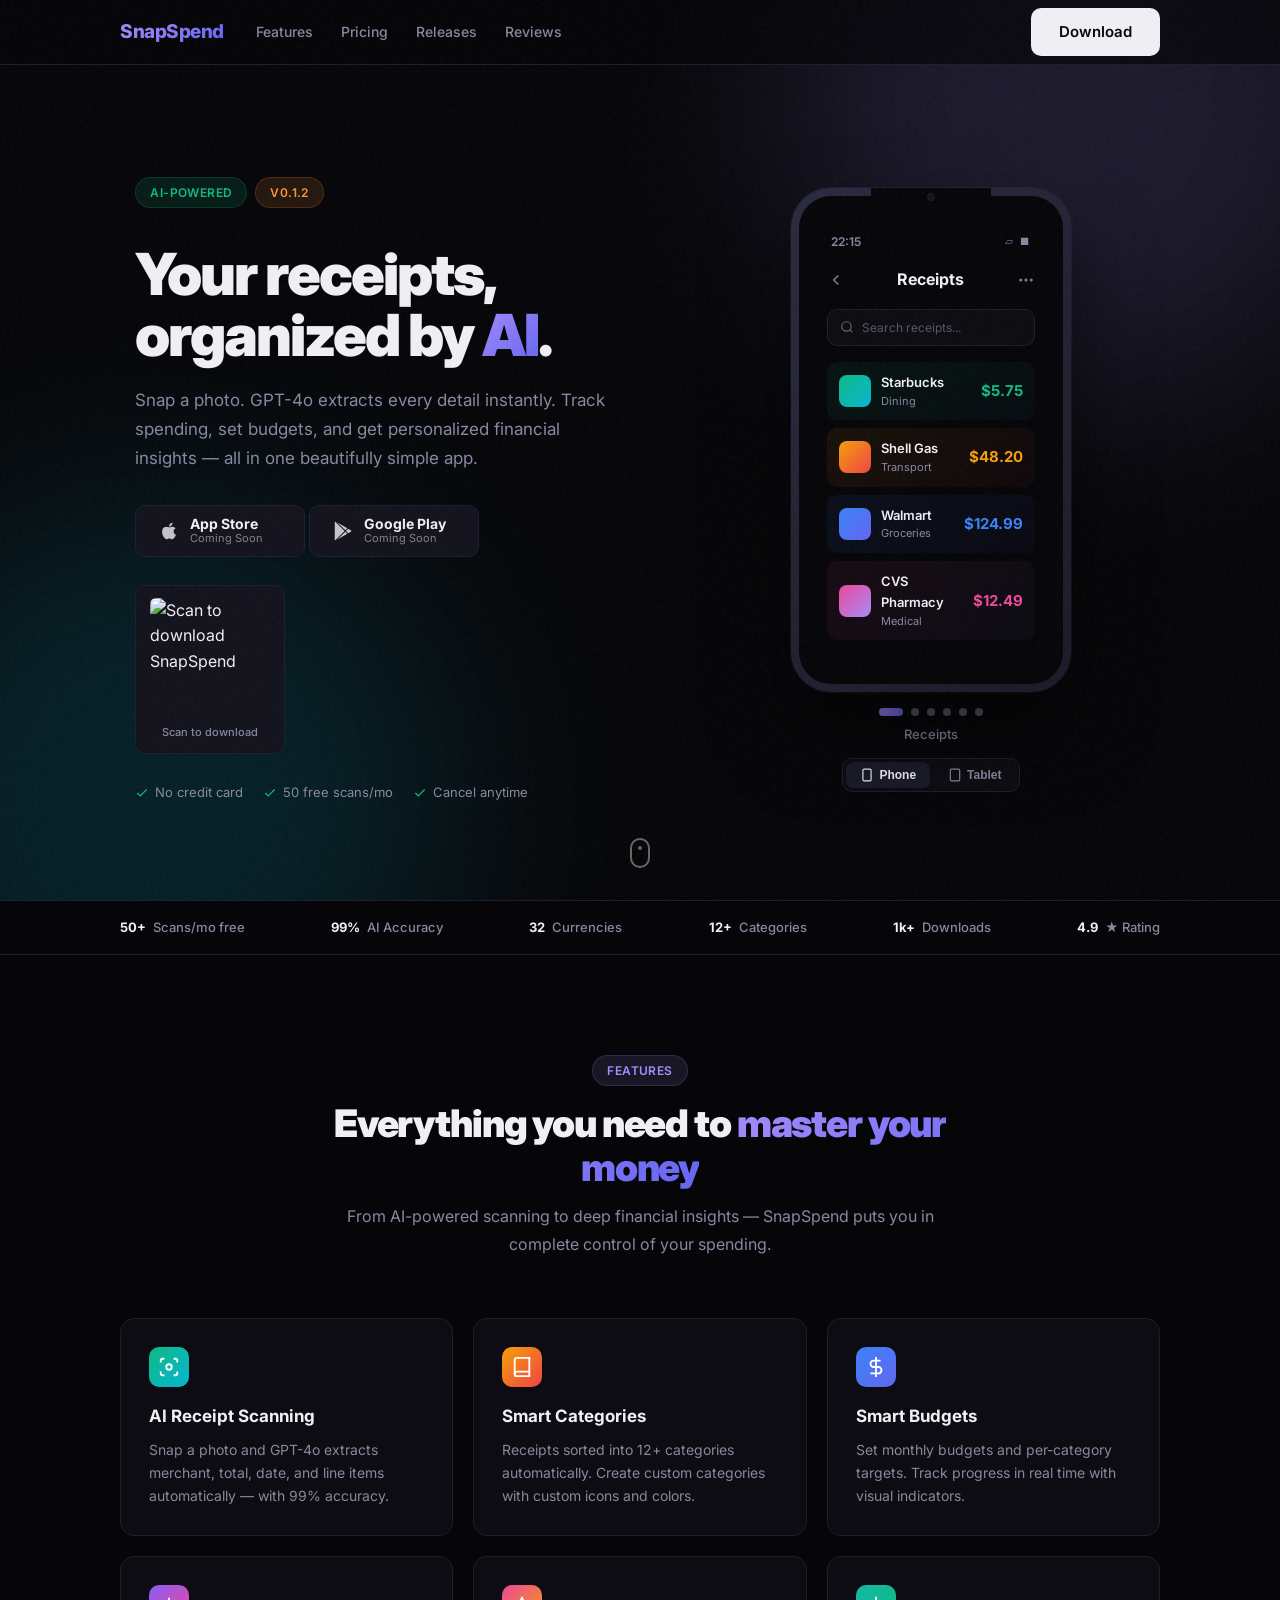
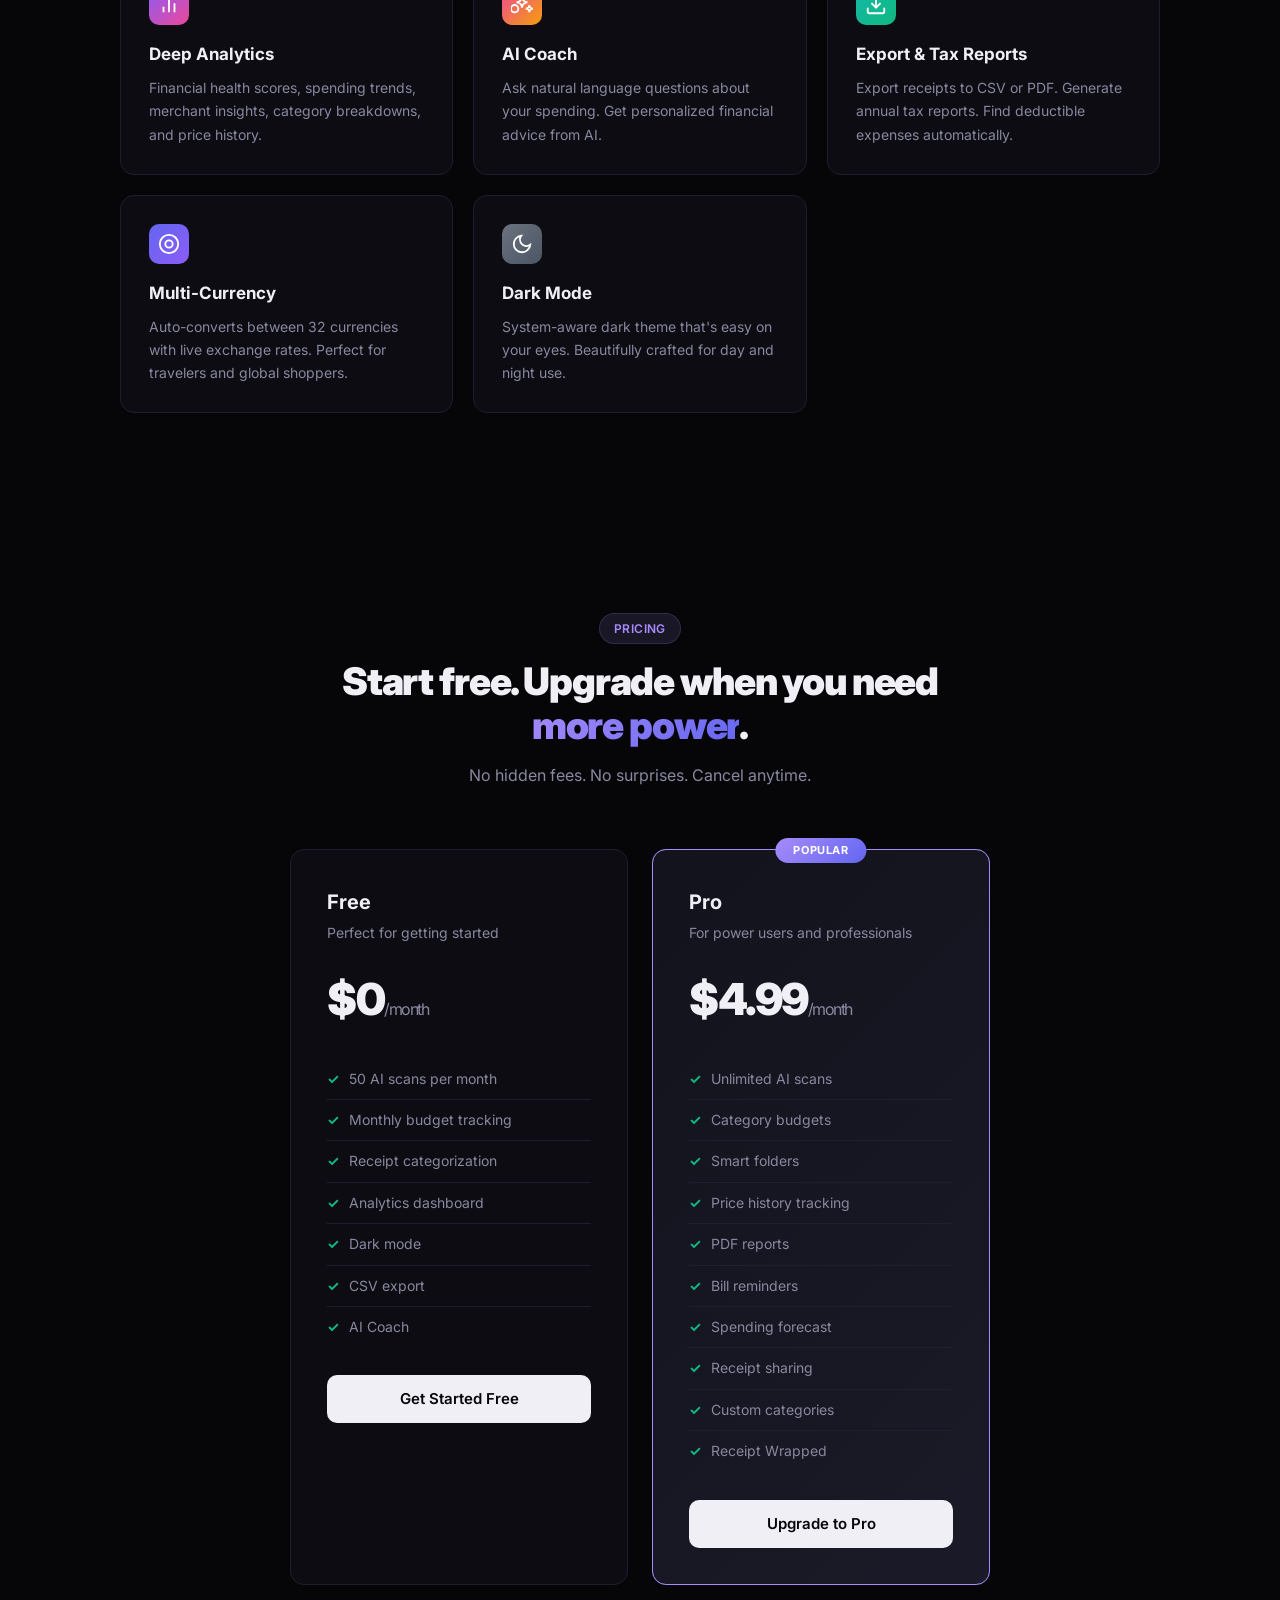
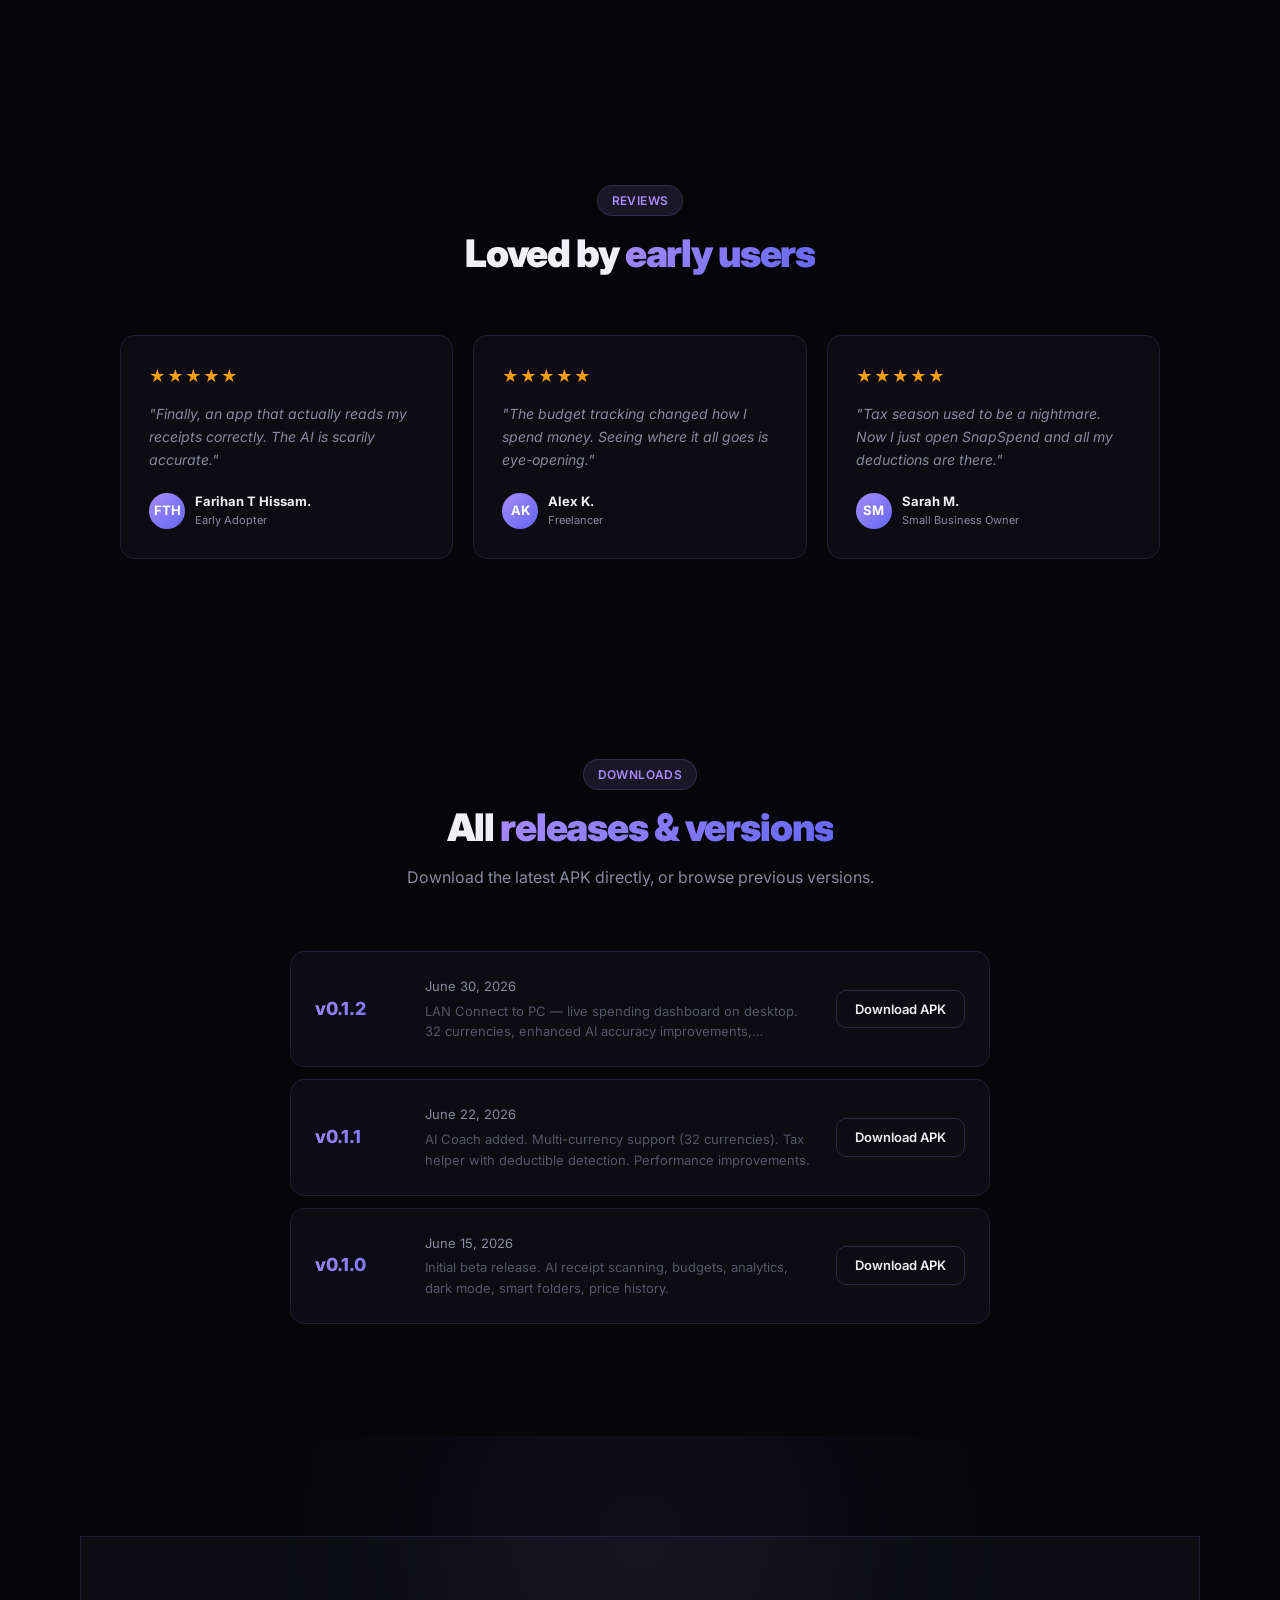
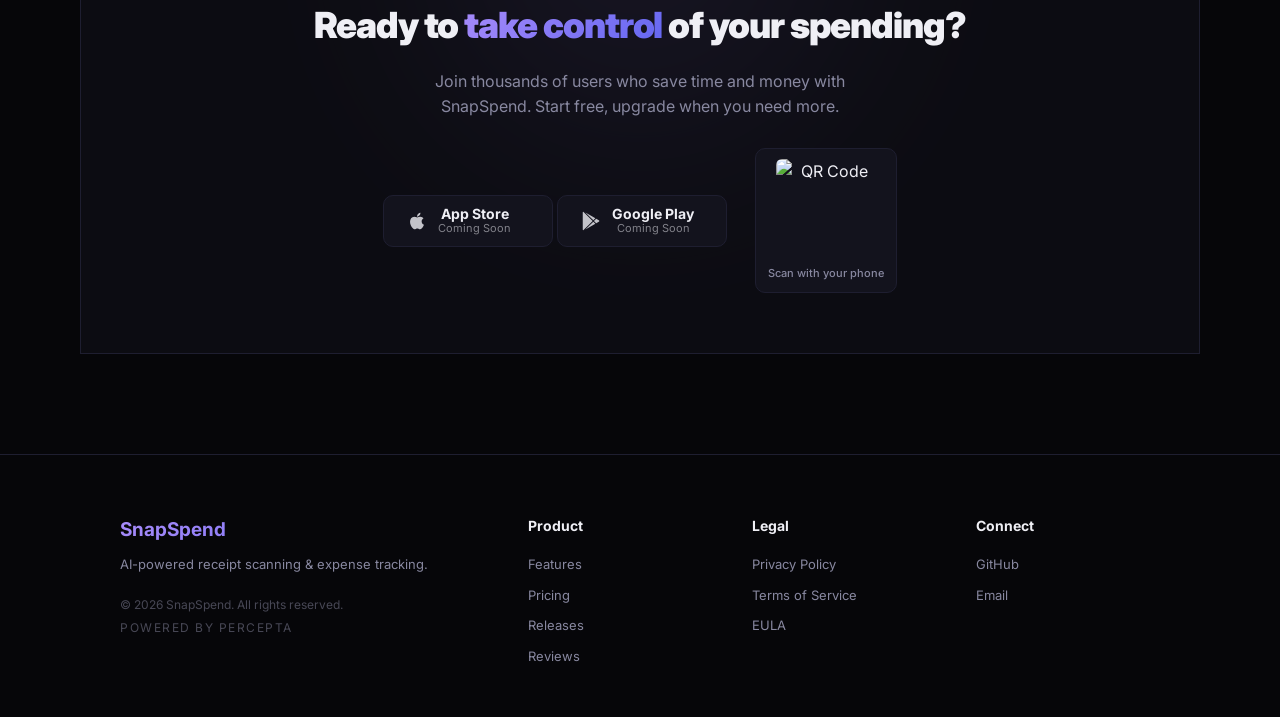
==== commit f4fedb14: "Update index.html" ====
--- a/index.html
+++ b/index.html
@@ -360,8 +360,8 @@
           <div class="review-stars">&#9733;&#9733;&#9733;&#9733;&#9733;</div>
           <p>"Finally, an app that actually reads my receipts correctly. The AI is scarily accurate."</p>
           <div class="review-author">
-            <div class="review-avatar">JD</div>
-            <div><strong>Jamie D.</strong><small>Early Adopter</small></div>
+            <div class="review-avatar">FTH</div>
+            <div><strong>Farihan T Hissam.</strong><small>Early Adopter</small></div>
           </div>
         </div>
         <div class="review-card">
@@ -449,7 +449,7 @@
       </div>
       <div class="footer-col">
         <h4>Connect</h4>
-        <a href="https://github.com/Sentinel-bit/snapspend" target="_blank" rel="noopener">GitHub</a>
+        <a href="https://github.com/Sentinel-bit/snapspend-landing" target="_blank" rel="noopener">GitHub</a>
         <a href="mailto:hello@snapspend.app">Email</a>
       </div>
     </div>
